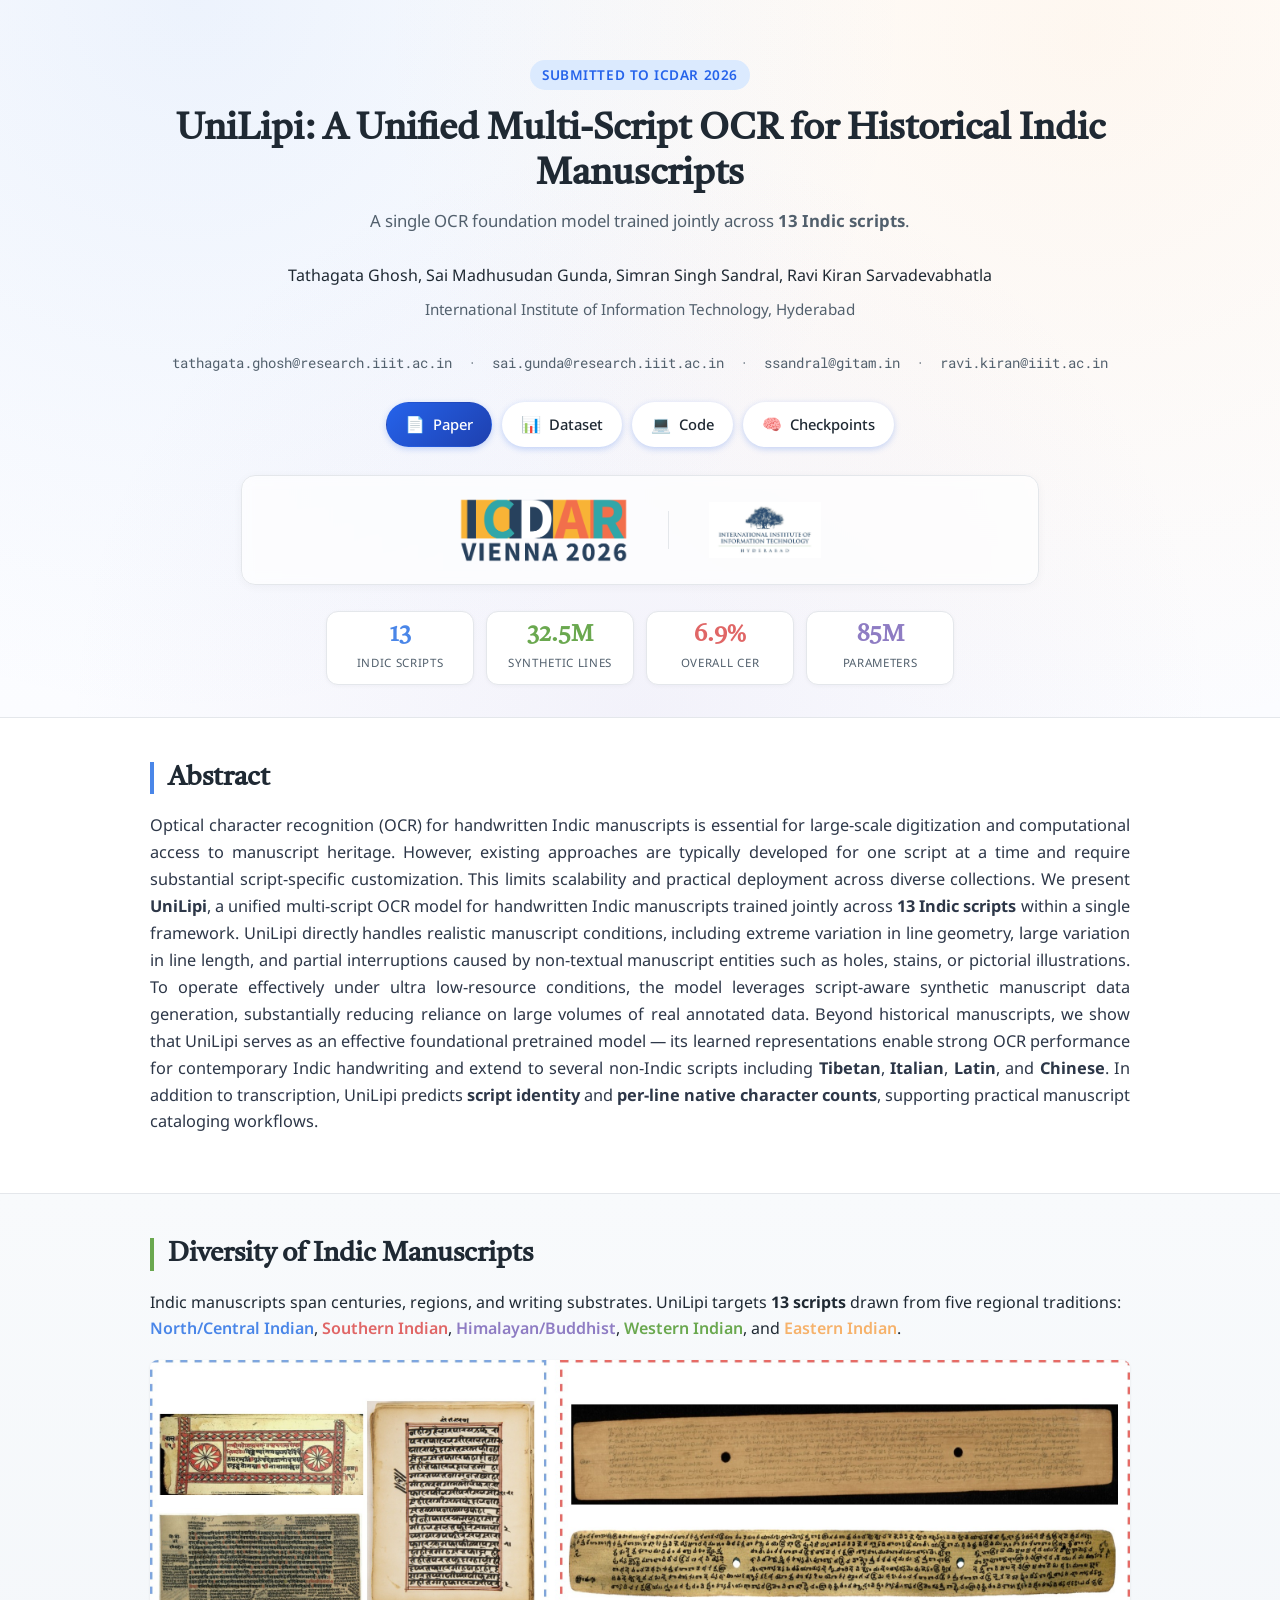
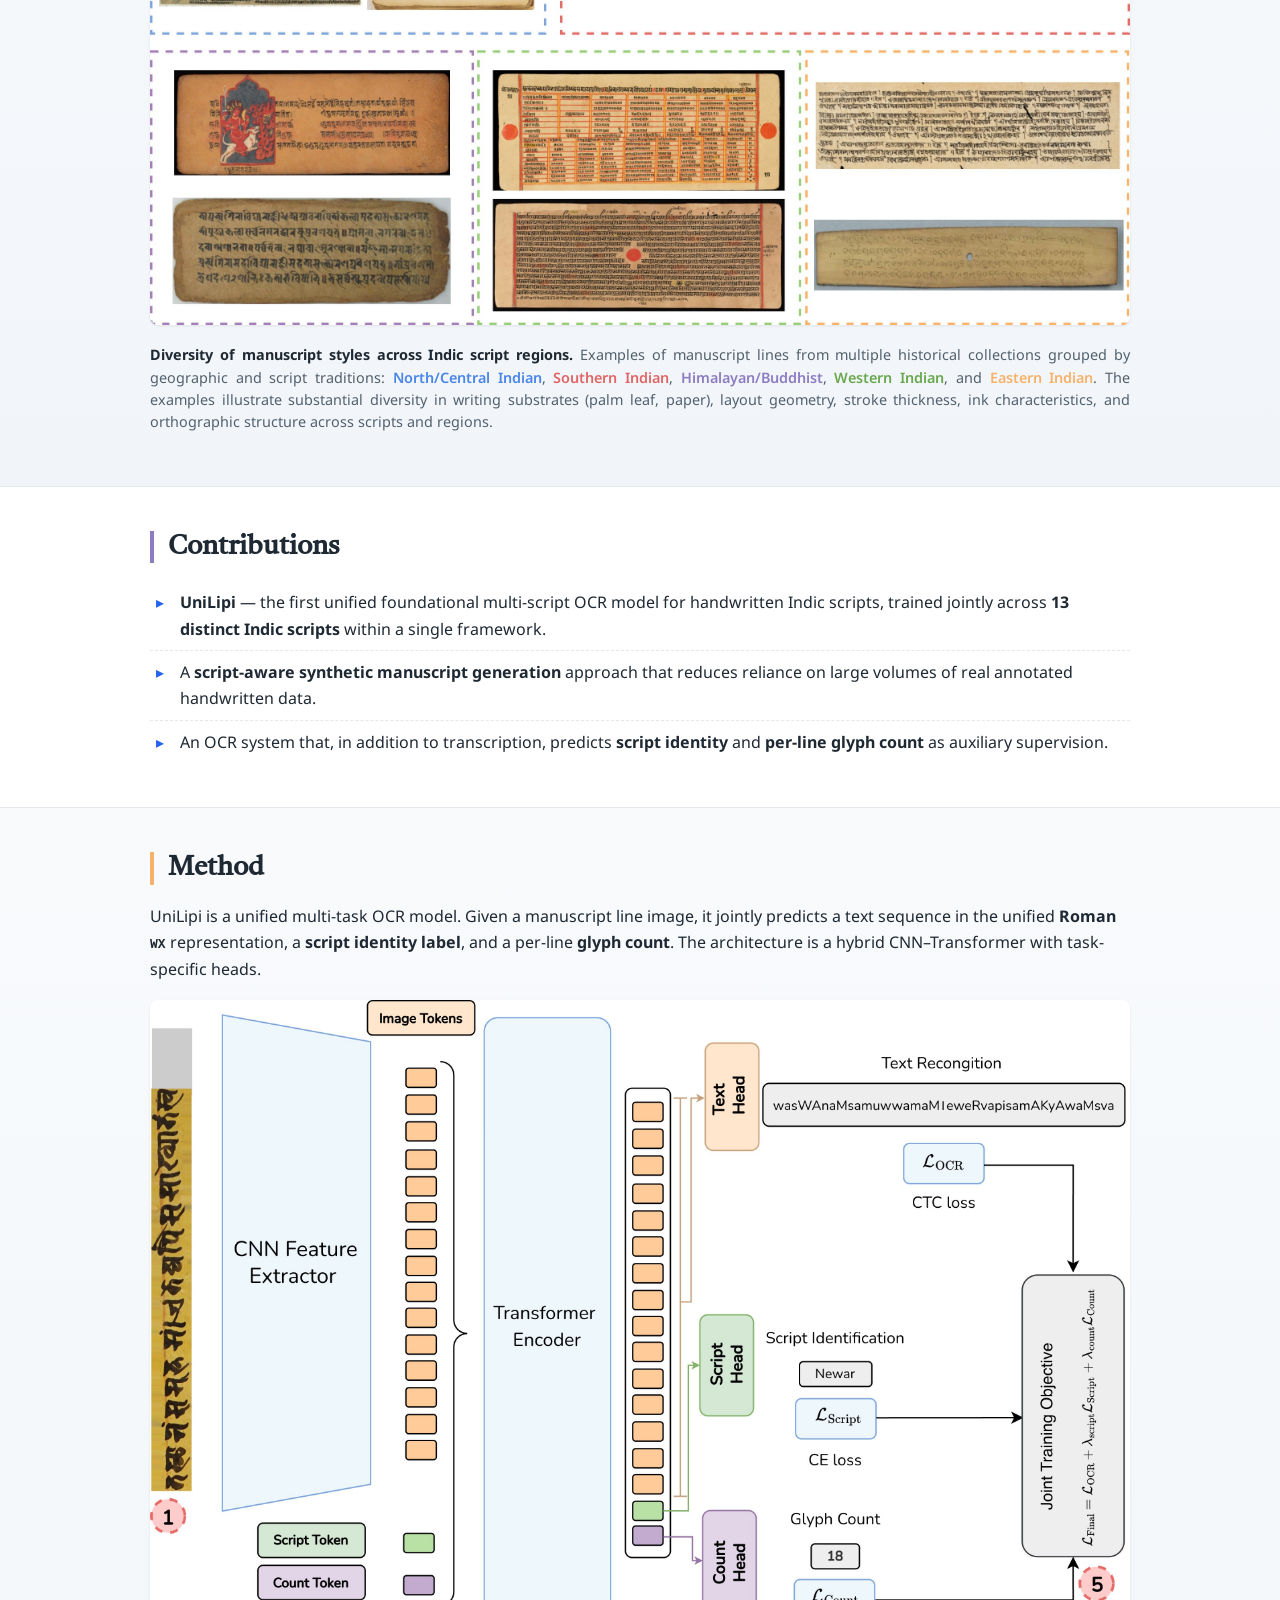
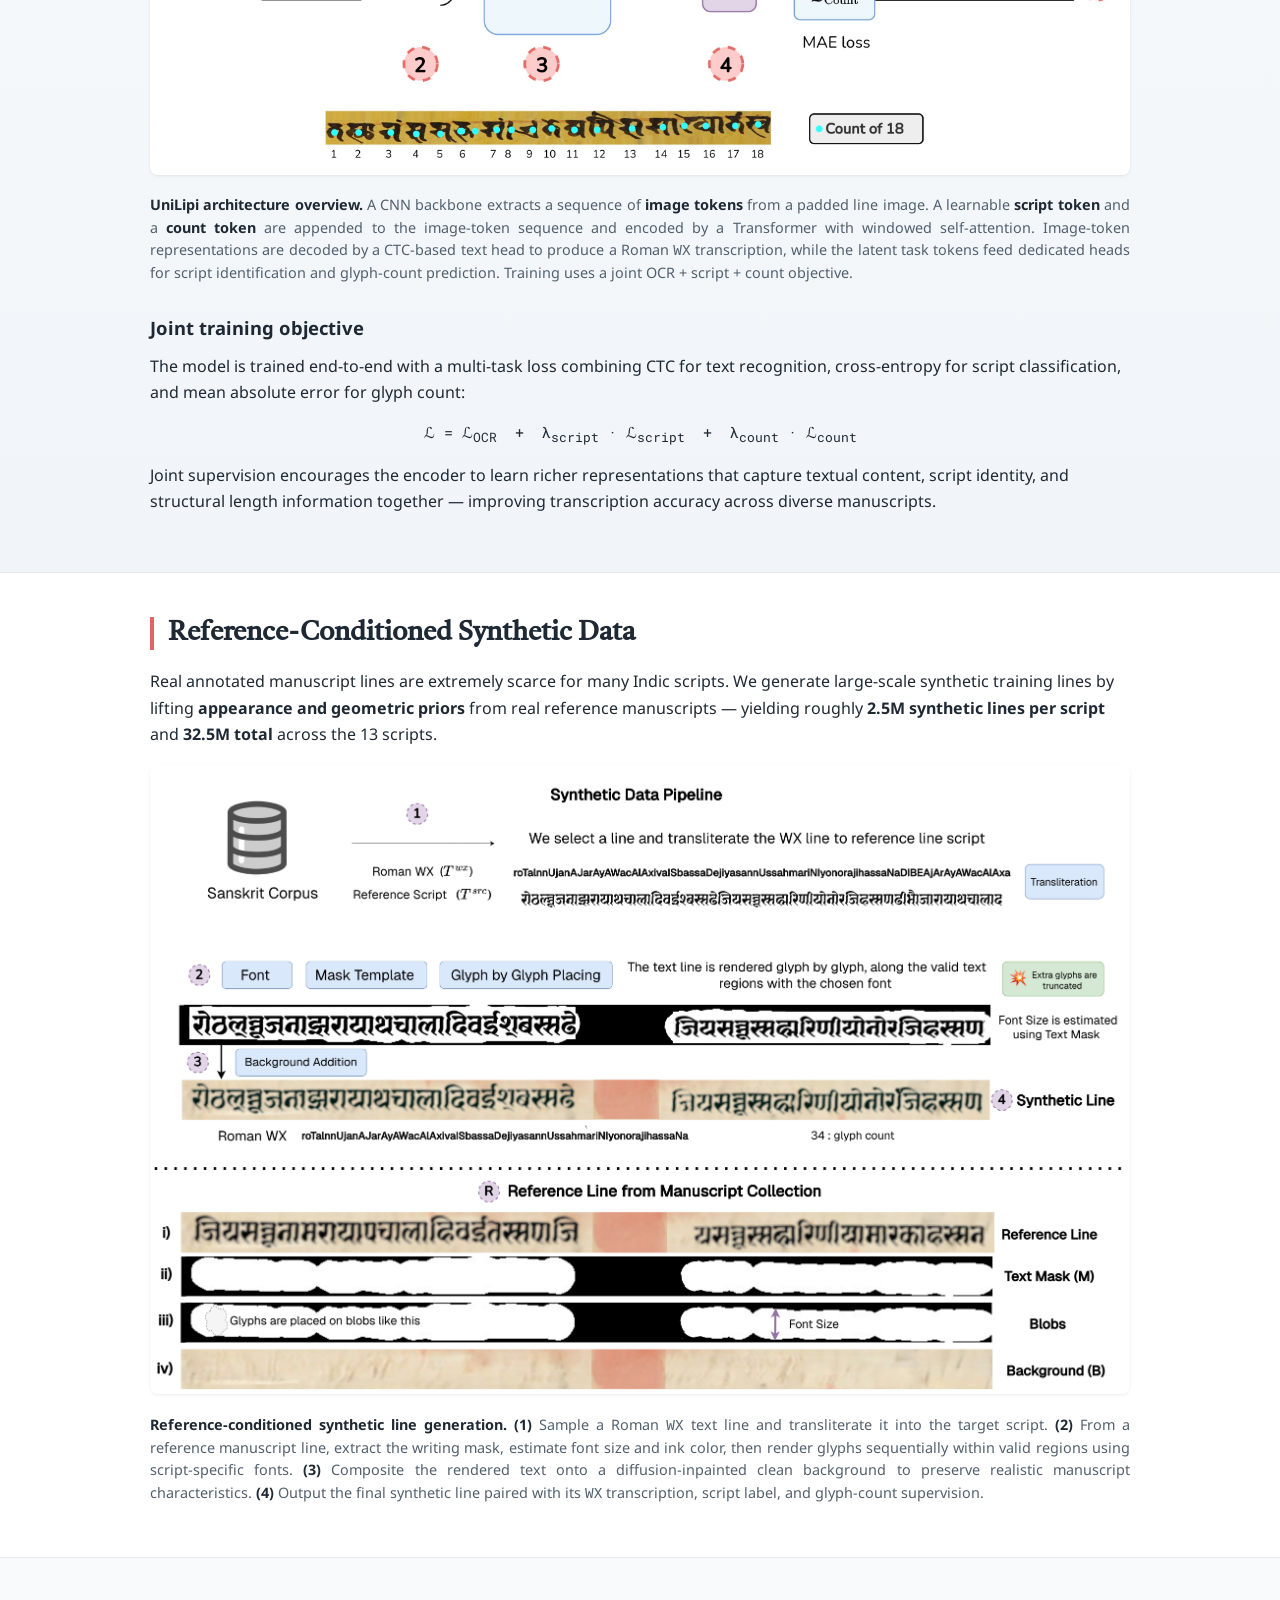
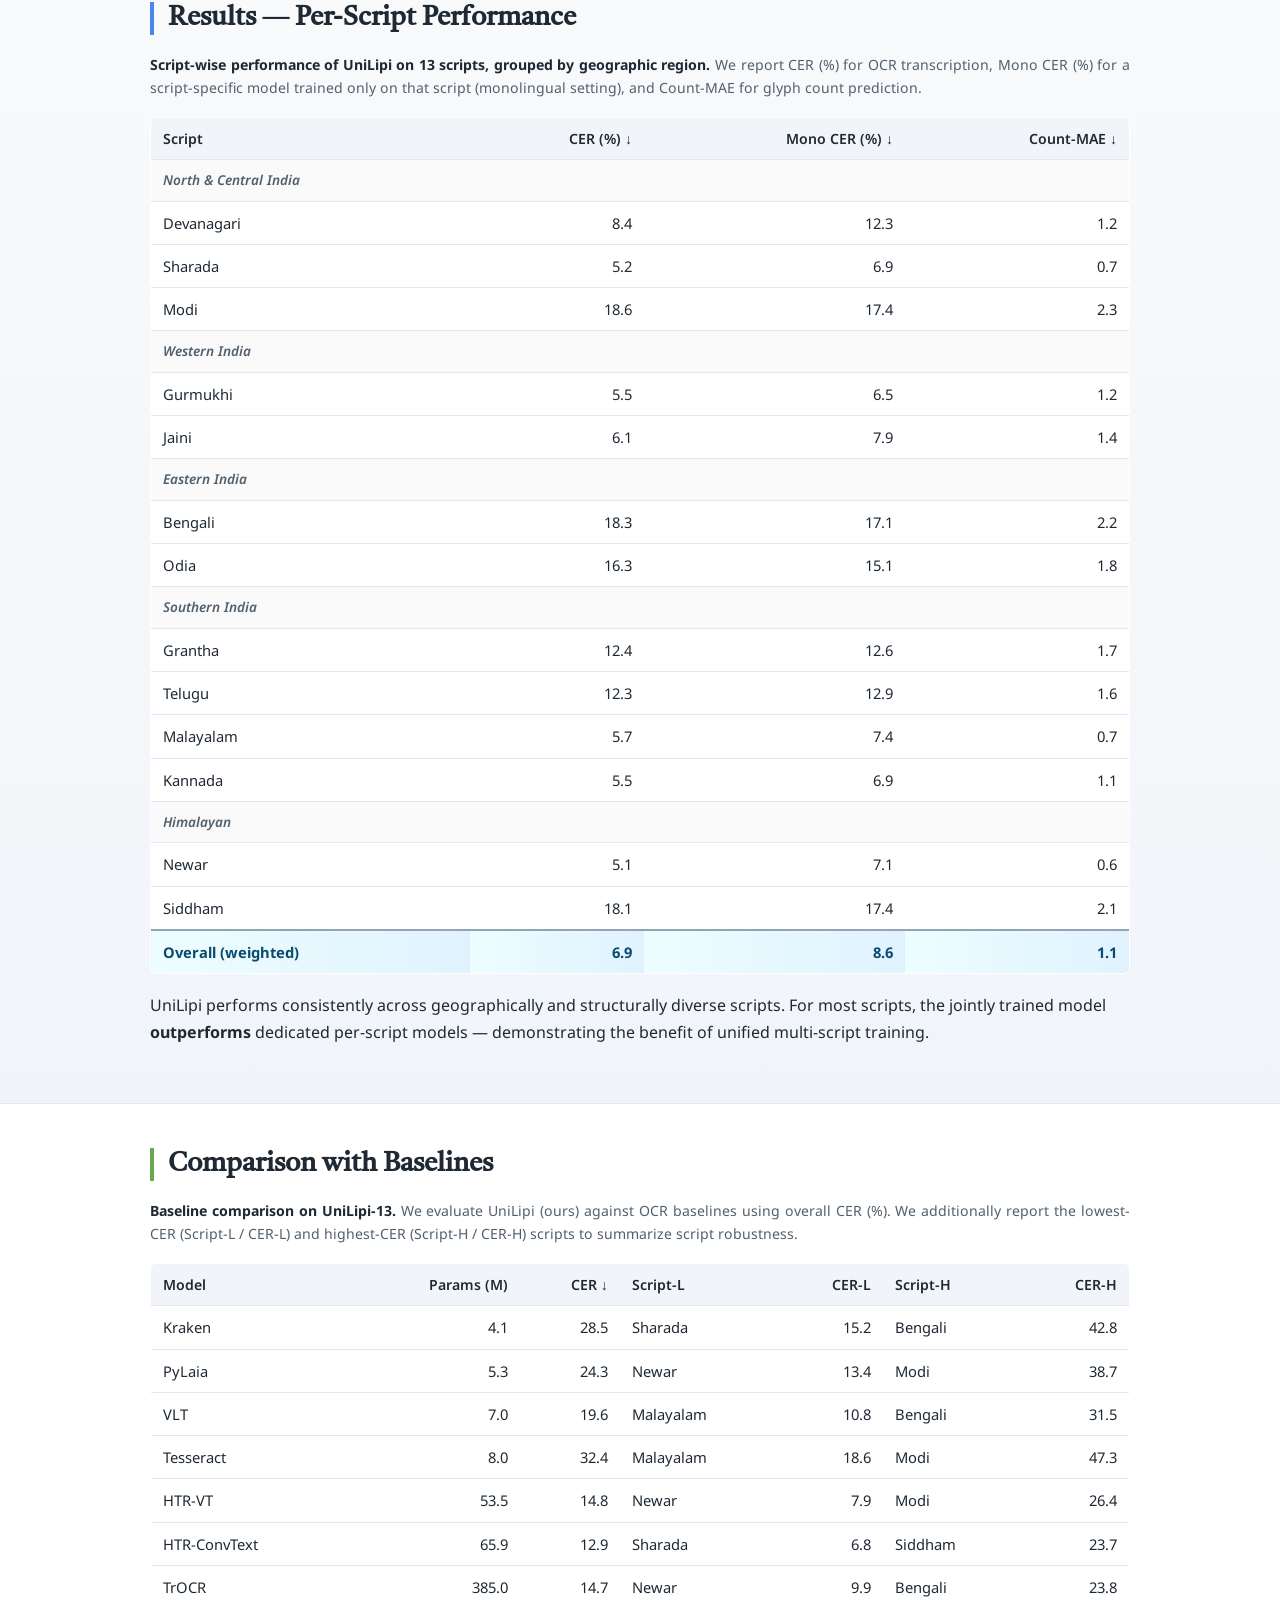
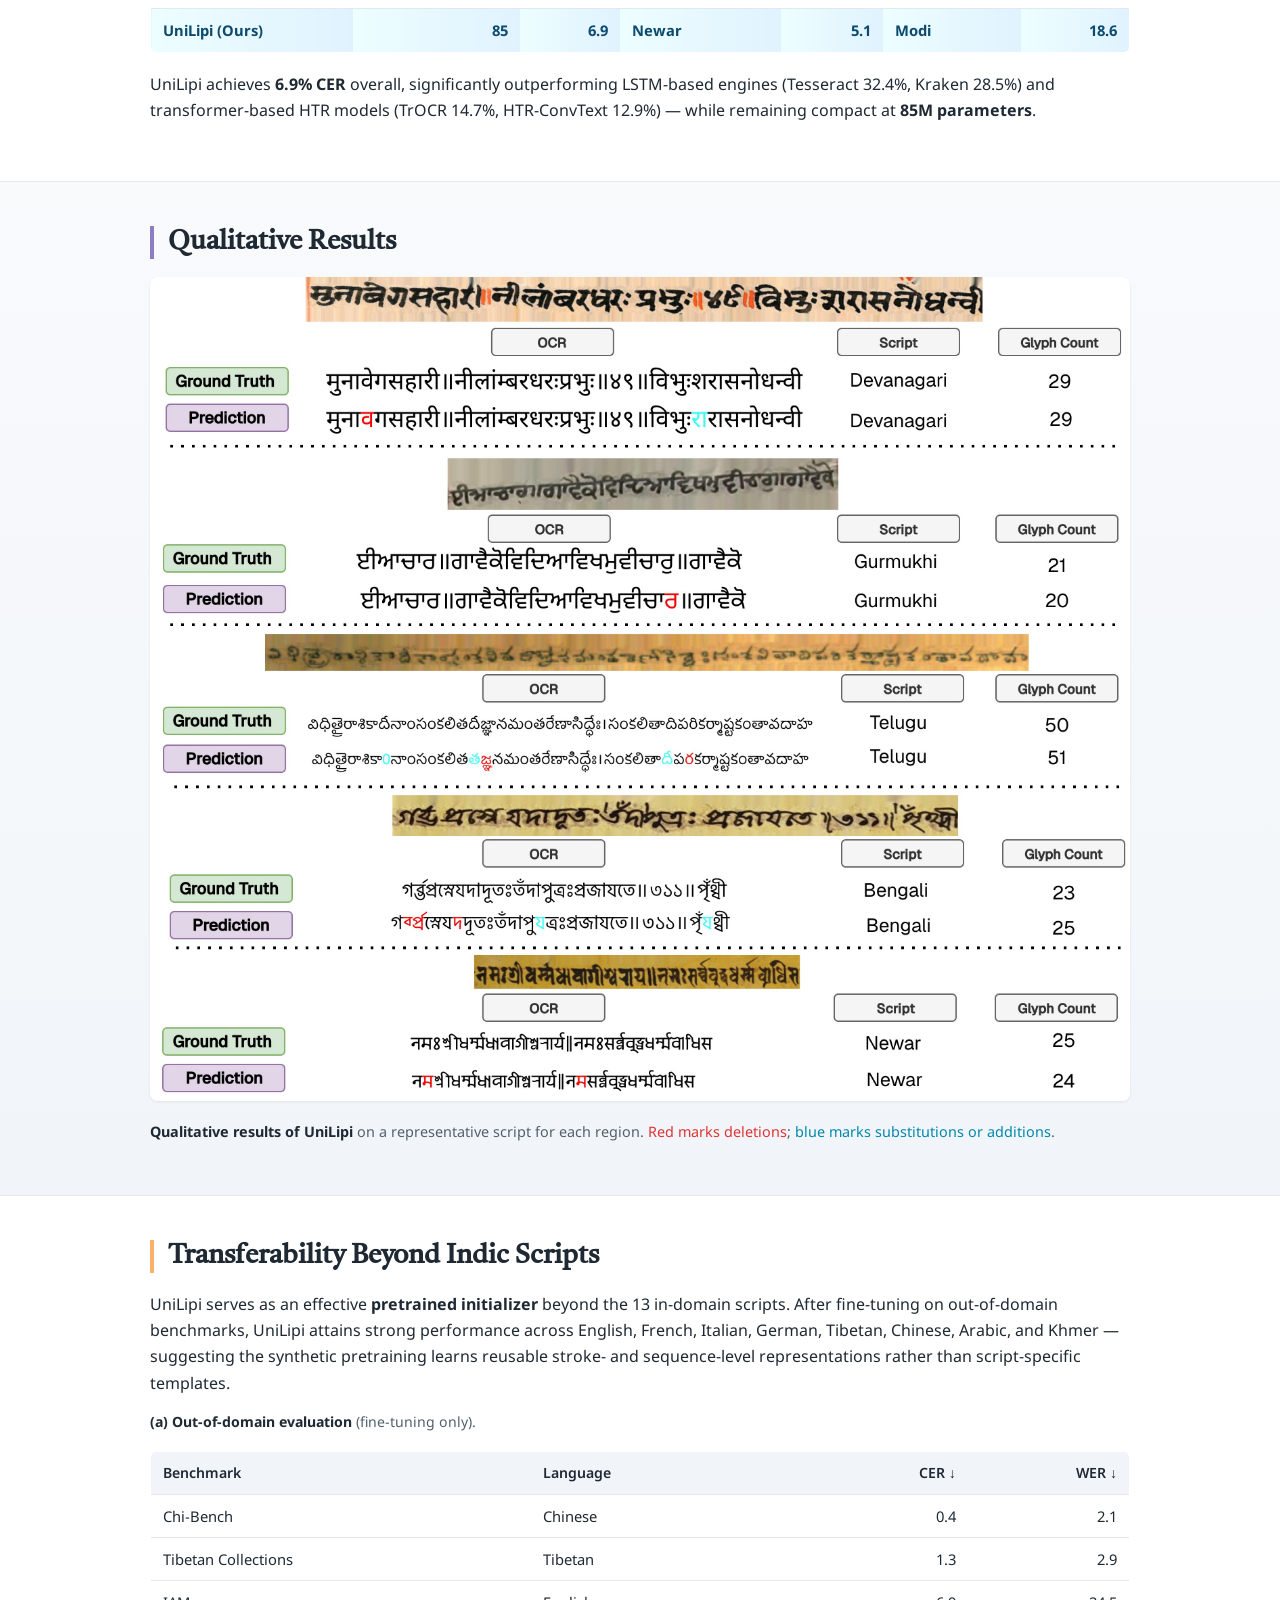
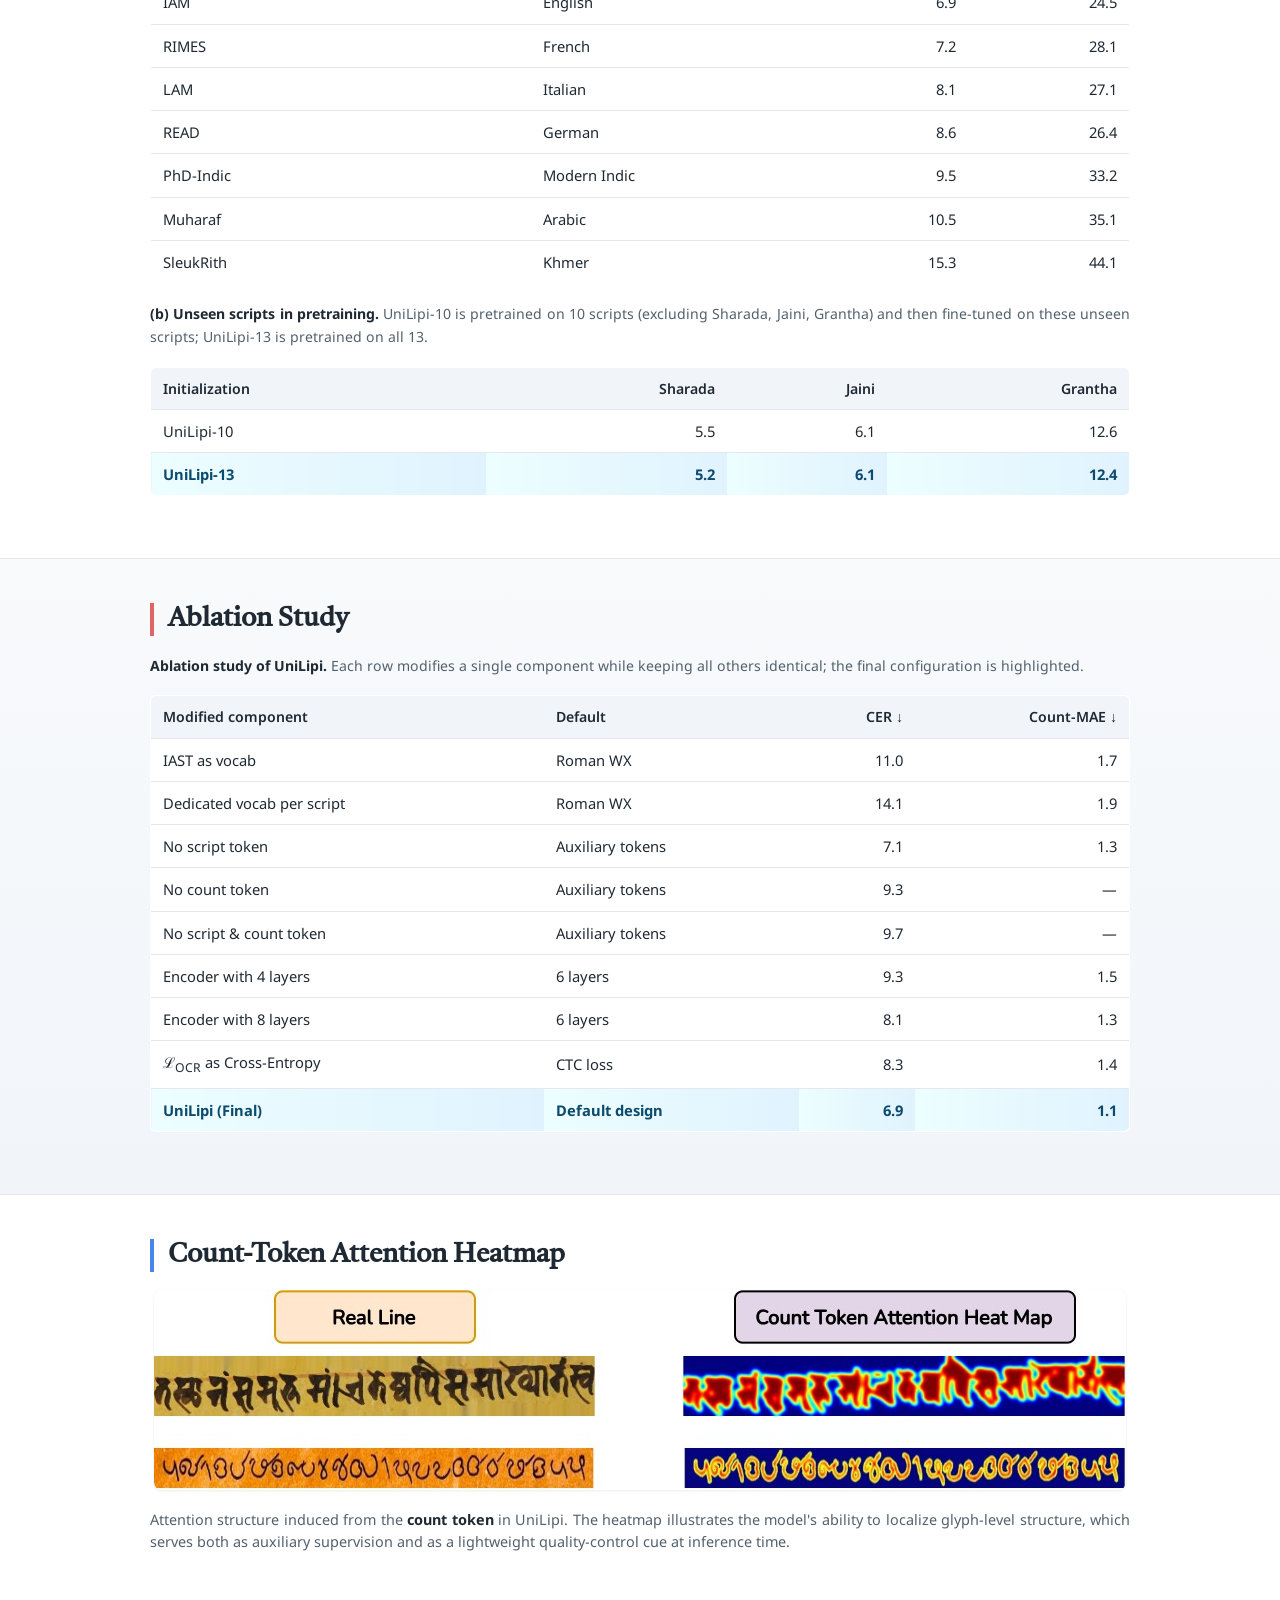
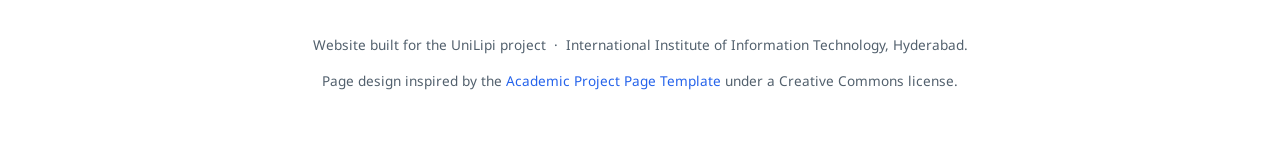
==== index.html @ 5743d0cc "first commit" ====
<!DOCTYPE html>
<html lang="en">
<head>
  <meta charset="UTF-8" />
  <meta name="viewport" content="width=device-width, initial-scale=1.0" />
  <title>UniLipi: A Unified Multi-Script OCR for Historical Indic Manuscripts</title>
  <meta name="description" content="UniLipi is the first unified multi-script OCR model for handwritten Indic manuscripts, trained jointly across 13 scripts in a single framework." />

  <link rel="preconnect" href="https://fonts.googleapis.com" />
  <link rel="preconnect" href="https://fonts.gstatic.com" crossorigin />
  <link href="https://fonts.googleapis.com/css2?family=Castoro:ital@0;1&family=Noto+Sans:wght@400;500;600;700&family=Roboto+Mono:wght@400;500&display=swap" rel="stylesheet" />

  <link rel="stylesheet" href="static/css/style.css" />
</head>
<body>

  <!-- ===================== HERO ===================== -->
  <header class="hero">
    <div class="container">
      <span class="venue-tag">Submitted to ICDAR 2026</span>

      <h1 class="title">UniLipi: A Unified Multi-Script OCR for Historical Indic Manuscripts</h1>
      <p class="subtitle">A single OCR foundation model trained jointly across <b>13 Indic scripts</b>.</p>

      <p class="authors">
        <a href="https://www.linkedin.com/in/tathagata-ghosh-85728192/" target="_blank" rel="noopener">Tathagata Ghosh</a>,
        <a href="https://www.linkedin.com/in/sai-madhusudan-gunda-45bab4223/" target="_blank" rel="noopener">Sai Madhusudan Gunda</a>,
        <a href="https://www.linkedin.com/in/simran-sandral-9213a5374/" target="_blank" rel="noopener">Simran Singh Sandral</a>,
        <a href="https://ravika.github.io" target="_blank" rel="noopener">Ravi Kiran Sarvadevabhatla</a>
      </p>

      <p class="affiliations">
        International Institute of Information Technology, Hyderabad 
      </p>

      <p class="emails">
        tathagata.ghosh@research.iiit.ac.in &nbsp;·&nbsp; sai.gunda@research.iiit.ac.in &nbsp;·&nbsp; ssandral@gitam.in &nbsp;·&nbsp; ravi.kiran@iiit.ac.in
      </p>

      <div class="actions">
        <a class="btn" href="coming-soon.html"><span class="icon">📄</span> Paper</a>
        <a class="btn muted" href="coming-soon.html"><span class="icon">📊</span> Dataset</a>
        <a class="btn muted" href="coming-soon.html"><span class="icon">💻</span> Code</a>
        <a class="btn muted" href="coming-soon.html"><span class="icon">🧠</span> Checkpoints</a>
      </div>

      <!-- Affiliation logos -->
      <div class="logo-strip" aria-label="Affiliations">
        <a href="https://icdar2026.org/" target="_blank" rel="noopener" title="ICDAR 2026">
          <img class="icdar" src="static/images/logos/icdar2026.png" alt="ICDAR 2026 logo" />
        </a>
        <span class="sep" aria-hidden="true"></span>
        <a href="https://www.iiit.ac.in/" target="_blank" rel="noopener" title="IIIT Hyderabad">
          <img class="iiith" src="static/images/logos/iiith.jpg" alt="IIIT Hyderabad logo" />
        </a>
      </div>

      <!-- Key numbers -->
      <div class="stats" aria-label="Key results">
        <div class="stat s1"><span class="val">13</span><span class="lbl">Indic scripts</span></div>
        <div class="stat s2"><span class="val">32.5M</span><span class="lbl">Synthetic lines</span></div>
        <div class="stat s3"><span class="val">6.9%</span><span class="lbl">Overall CER</span></div>
        <div class="stat s4"><span class="val">85M</span><span class="lbl">Parameters</span></div>
      </div>
    </div>
  </header>

  <!-- ===================== ABSTRACT ===================== -->
  <section id="abstract">
    <div class="container">
      <h2 class="section-title">Abstract</h2>
      <p class="abstract">
        Optical character recognition (OCR) for handwritten Indic manuscripts is essential for large-scale digitization
        and computational access to manuscript heritage. However, existing approaches are typically developed for one
        script at a time and require substantial script-specific customization. This limits scalability and practical
        deployment across diverse collections. We present <b>UniLipi</b>, a unified multi-script OCR model for handwritten
        Indic manuscripts trained jointly across <b>13 Indic scripts</b> within a single framework. UniLipi directly
        handles realistic manuscript conditions, including extreme variation in line geometry, large variation in line
        length, and partial interruptions caused by non-textual manuscript entities such as holes, stains, or pictorial
        illustrations. To operate effectively under ultra low-resource conditions, the model leverages script-aware
        synthetic manuscript data generation, substantially reducing reliance on large volumes of real annotated data.
        Beyond historical manuscripts, we show that UniLipi serves as an effective foundational pretrained model — its
        learned representations enable strong OCR performance for contemporary Indic handwriting and extend to several
        non-Indic scripts including <b>Tibetan</b>, <b>Italian</b>, <b>Latin</b>, and <b>Chinese</b>. In addition to
        transcription, UniLipi predicts <b>script identity</b> and <b>per-line native character counts</b>, supporting
        practical manuscript cataloging workflows.
      </p>
    </div>
  </section>

  <!-- ===================== MANUSCRIPT DIVERSITY ===================== -->
  <section id="manuscripts" class="alt">
    <div class="container">
      <h2 class="section-title">Diversity of Indic Manuscripts</h2>
      <p>
        Indic manuscripts span centuries, regions, and writing substrates. UniLipi targets <b>13 scripts</b> drawn from
        five regional traditions: <span class="region-nc">North/Central Indian</span>,
        <span class="region-s">Southern Indian</span>,
        <span class="region-h">Himalayan/Buddhist</span>,
        <span class="region-w">Western Indian</span>, and
        <span class="region-e">Eastern Indian</span>.
      </p>

      <figure>
        <img src="static/images/real-data.jpg" alt="Diversity of manuscript styles across Indic script regions" />
        <figcaption>
          <b>Diversity of manuscript styles across Indic script regions.</b>
          Examples of manuscript lines from multiple historical collections grouped by geographic and script traditions:
          <span class="region-nc">North/Central Indian</span>,
          <span class="region-s">Southern Indian</span>,
          <span class="region-h">Himalayan/Buddhist</span>,
          <span class="region-w">Western Indian</span>, and
          <span class="region-e">Eastern Indian</span>.
          The examples illustrate substantial diversity in writing substrates (palm leaf, paper), layout geometry,
          stroke thickness, ink characteristics, and orthographic structure across scripts and regions.
        </figcaption>
      </figure>
    </div>
  </section>

  <!-- ===================== CONTRIBUTIONS ===================== -->
  <section id="contributions">
    <div class="container">
      <h2 class="section-title">Contributions</h2>
      <ul class="contribs">
        <li>
          <b>UniLipi</b> — the first unified foundational multi-script OCR model for handwritten Indic scripts, trained
          jointly across <b>13 distinct Indic scripts</b> within a single framework.
        </li>
        <li>
          A <b>script-aware synthetic manuscript generation</b> approach that reduces reliance on large volumes of real
          annotated handwritten data.
        </li>
        <li>
          An OCR system that, in addition to transcription, predicts <b>script identity</b> and <b>per-line glyph count</b>
          as auxiliary supervision.
        </li>
      </ul>
    </div>
  </section>

  <!-- ===================== METHOD ===================== -->
  <section id="method" class="alt">
    <div class="container">
      <h2 class="section-title">Method</h2>
      <p>
        UniLipi is a unified multi-task OCR model. Given a manuscript line image, it jointly predicts a text sequence in
        the unified <b>Roman <code>WX</code></b> representation, a <b>script identity label</b>, and a per-line
        <b>glyph count</b>. The architecture is a hybrid CNN–Transformer with task-specific heads.
      </p>

      <figure>
        <img src="static/images/model.jpg" alt="UniLipi architecture overview" />
        <figcaption>
          <b>UniLipi architecture overview.</b>
          A CNN backbone extracts a sequence of <b>image tokens</b> from a padded line image. A learnable
          <b>script token</b> and a <b>count token</b> are appended to the image-token sequence and encoded by a
          Transformer with windowed self-attention. Image-token representations are decoded by a CTC-based text head
          to produce a Roman <code>WX</code> transcription, while the latent task tokens feed dedicated heads for
          script identification and glyph-count prediction. Training uses a joint OCR + script + count objective.
        </figcaption>
      </figure>

      <h3 class="sub-title">Joint training objective</h3>
      <p>
        The model is trained end-to-end with a multi-task loss combining CTC for text recognition, cross-entropy for
        script classification, and mean absolute error for glyph count:
      </p>
      <p style="text-align:center; font-family: 'Roboto Mono', monospace; font-size: 0.95rem; color: var(--ink);">
        ℒ = ℒ<sub>OCR</sub> &nbsp;+&nbsp; λ<sub>script</sub> · ℒ<sub>script</sub> &nbsp;+&nbsp; λ<sub>count</sub> · ℒ<sub>count</sub>
      </p>
      <p>
        Joint supervision encourages the encoder to learn richer representations that capture textual content, script
        identity, and structural length information together — improving transcription accuracy across diverse
        manuscripts.
      </p>
    </div>
  </section>

  <!-- ===================== SYNTHETIC PIPELINE ===================== -->
  <section id="synthetic">
    <div class="container">
      <h2 class="section-title">Reference-Conditioned Synthetic Data</h2>
      <p>
        Real annotated manuscript lines are extremely scarce for many Indic scripts. We generate large-scale synthetic
        training lines by lifting <b>appearance and geometric priors</b> from real reference manuscripts — yielding
        roughly <b>2.5M synthetic lines per script</b> and <b>32.5M total</b> across the 13 scripts.
      </p>

      <figure>
        <img src="static/images/synthetic.jpg" alt="Reference-conditioned synthetic line generation pipeline" />
        <figcaption>
          <b>Reference-conditioned synthetic line generation.</b>
          <b>(1)</b> Sample a Roman <code>WX</code> text line and transliterate it into the target script.
          <b>(2)</b> From a reference manuscript line, extract the writing mask, estimate font size and ink color,
          then render glyphs sequentially within valid regions using script-specific fonts.
          <b>(3)</b> Composite the rendered text onto a diffusion-inpainted clean background to preserve realistic
          manuscript characteristics.
          <b>(4)</b> Output the final synthetic line paired with its <code>WX</code> transcription, script label, and
          glyph-count supervision.
        </figcaption>
      </figure>
    </div>
  </section>

  <!-- ===================== RESULTS — PER-SCRIPT ===================== -->
  <section id="results-perscript" class="alt">
    <div class="container">
      <h2 class="section-title">Results — Per-Script Performance</h2>
      <p class="caption">
        <b>Script-wise performance of UniLipi on 13 scripts, grouped by geographic region.</b>
        We report CER (%) for OCR transcription, Mono CER (%) for a script-specific model trained only on that script
        (monolingual setting), and Count-MAE for glyph count prediction.
      </p>
      <div class="table-wrap">
        <table class="results">
          <thead>
            <tr>
              <th>Script</th>
              <th class="num">CER (%) ↓</th>
              <th class="num">Mono CER (%) ↓</th>
              <th class="num">Count-MAE ↓</th>
            </tr>
          </thead>
          <tbody>
            <tr class="region-row"><td colspan="4">North &amp; Central India</td></tr>
            <tr><td>Devanagari</td><td class="num">8.4</td>  <td class="num">12.3</td><td class="num">1.2</td></tr>
            <tr><td>Sharada</td>   <td class="num">5.2</td>  <td class="num">6.9</td> <td class="num">0.7</td></tr>
            <tr><td>Modi</td>      <td class="num">18.6</td> <td class="num">17.4</td><td class="num">2.3</td></tr>

            <tr class="region-row"><td colspan="4">Western India</td></tr>
            <tr><td>Gurmukhi</td>  <td class="num">5.5</td>  <td class="num">6.5</td><td class="num">1.2</td></tr>
            <tr><td>Jaini</td>     <td class="num">6.1</td>  <td class="num">7.9</td><td class="num">1.4</td></tr>

            <tr class="region-row"><td colspan="4">Eastern India</td></tr>
            <tr><td>Bengali</td>   <td class="num">18.3</td> <td class="num">17.1</td><td class="num">2.2</td></tr>
            <tr><td>Odia</td>      <td class="num">16.3</td> <td class="num">15.1</td><td class="num">1.8</td></tr>

            <tr class="region-row"><td colspan="4">Southern India</td></tr>
            <tr><td>Grantha</td>   <td class="num">12.4</td> <td class="num">12.6</td><td class="num">1.7</td></tr>
            <tr><td>Telugu</td>    <td class="num">12.3</td> <td class="num">12.9</td><td class="num">1.6</td></tr>
            <tr><td>Malayalam</td> <td class="num">5.7</td>  <td class="num">7.4</td> <td class="num">0.7</td></tr>
            <tr><td>Kannada</td>   <td class="num">5.5</td>  <td class="num">6.9</td> <td class="num">1.1</td></tr>

            <tr class="region-row"><td colspan="4">Himalayan</td></tr>
            <tr><td>Newar</td>     <td class="num">5.1</td>  <td class="num">7.1</td> <td class="num">0.6</td></tr>
            <tr><td>Siddham</td>   <td class="num">18.1</td> <td class="num">17.4</td><td class="num">2.1</td></tr>

            <tr class="overall ours"><td><b>Overall (weighted)</b></td><td class="num">6.9</td><td class="num">8.6</td><td class="num">1.1</td></tr>
          </tbody>
        </table>
      </div>
      <p>
        UniLipi performs consistently across geographically and structurally diverse scripts. For most scripts, the
        jointly trained model <b>outperforms</b> dedicated per-script models — demonstrating the benefit of unified
        multi-script training.
      </p>
    </div>
  </section>

  <!-- ===================== RESULTS — BASELINES ===================== -->
  <section id="results-baselines">
    <div class="container">
      <h2 class="section-title">Comparison with Baselines</h2>
      <p class="caption">
        <b>Baseline comparison on UniLipi-13.</b>
        We evaluate UniLipi (ours) against OCR baselines using overall CER (%). We additionally report the lowest-CER
        (Script-L / CER-L) and highest-CER (Script-H / CER-H) scripts to summarize script robustness.
      </p>
      <div class="table-wrap">
        <table class="results">
          <thead>
            <tr>
              <th>Model</th>
              <th class="num">Params (M)</th>
              <th class="num">CER ↓</th>
              <th>Script-L</th>
              <th class="num">CER-L</th>
              <th>Script-H</th>
              <th class="num">CER-H</th>
            </tr>
          </thead>
          <tbody>
            <tr><td>Kraken</td>       <td class="num">4.1</td>  <td class="num">28.5</td><td>Sharada</td>   <td class="num">15.2</td><td>Bengali</td><td class="num">42.8</td></tr>
            <tr><td>PyLaia</td>       <td class="num">5.3</td>  <td class="num">24.3</td><td>Newar</td>     <td class="num">13.4</td><td>Modi</td>   <td class="num">38.7</td></tr>
            <tr><td>VLT</td>          <td class="num">7.0</td>  <td class="num">19.6</td><td>Malayalam</td> <td class="num">10.8</td><td>Bengali</td><td class="num">31.5</td></tr>
            <tr><td>Tesseract</td>    <td class="num">8.0</td>  <td class="num">32.4</td><td>Malayalam</td> <td class="num">18.6</td><td>Modi</td>   <td class="num">47.3</td></tr>
            <tr><td>HTR-VT</td>       <td class="num">53.5</td> <td class="num">14.8</td><td>Newar</td>     <td class="num">7.9</td> <td>Modi</td>   <td class="num">26.4</td></tr>
            <tr><td>HTR-ConvText</td> <td class="num">65.9</td> <td class="num">12.9</td><td>Sharada</td>   <td class="num">6.8</td> <td>Siddham</td><td class="num">23.7</td></tr>
            <tr><td>TrOCR</td>        <td class="num">385.0</td><td class="num">14.7</td><td>Newar</td>     <td class="num">9.9</td> <td>Bengali</td><td class="num">23.8</td></tr>
            <tr class="ours">
              <td><b>UniLipi (Ours)</b></td>
              <td class="num"><b>85</b></td>
              <td class="num"><b>6.9</b></td>
              <td><b>Newar</b></td>
              <td class="num"><b>5.1</b></td>
              <td><b>Modi</b></td>
              <td class="num"><b>18.6</b></td>
            </tr>
          </tbody>
        </table>
      </div>
      <p>
        UniLipi achieves <b>6.9% CER</b> overall, significantly outperforming LSTM-based engines (Tesseract 32.4%,
        Kraken 28.5%) and transformer-based HTR models (TrOCR 14.7%, HTR-ConvText 12.9%) — while remaining compact
        at <b>85M parameters</b>.
      </p>
    </div>
  </section>

  <!-- ===================== QUALITATIVE RESULTS ===================== -->
  <section id="qualitative" class="alt">
    <div class="container">
      <h2 class="section-title">Qualitative Results</h2>
      <figure>
        <img src="static/images/results.jpg" alt="Qualitative OCR results across regions" />
        <figcaption>
          <b>Qualitative results of UniLipi</b> on a representative script for each region.
          <span style="color:#d33;">Red marks deletions</span>;
          <span style="color:#08a;">blue marks substitutions or additions</span>.
        </figcaption>
      </figure>
    </div>
  </section>

  <!-- ===================== TRANSFERABILITY ===================== -->
  <section id="transfer">
    <div class="container">
      <h2 class="section-title">Transferability Beyond Indic Scripts</h2>
      <p>
        UniLipi serves as an effective <b>pretrained initializer</b> beyond the 13 in-domain scripts. After fine-tuning
        on out-of-domain benchmarks, UniLipi attains strong performance across English, French, Italian, German, Tibetan,
        Chinese, Arabic, and Khmer — suggesting the synthetic pretraining learns reusable stroke- and sequence-level
        representations rather than script-specific templates.
      </p>

      <p class="caption"><b>(a) Out-of-domain evaluation</b> (fine-tuning only).</p>
      <div class="table-wrap">
        <table class="results">
          <thead>
            <tr><th>Benchmark</th><th>Language</th><th class="num">CER ↓</th><th class="num">WER ↓</th></tr>
          </thead>
          <tbody>
            <tr><td>Chi-Bench</td>           <td>Chinese</td>    <td class="num">0.4</td>  <td class="num">2.1</td></tr>
            <tr><td>Tibetan Collections</td> <td>Tibetan</td>    <td class="num">1.3</td>  <td class="num">2.9</td></tr>
            <tr><td>IAM</td>                 <td>English</td>    <td class="num">6.9</td>  <td class="num">24.5</td></tr>
            <tr><td>RIMES</td>               <td>French</td>     <td class="num">7.2</td>  <td class="num">28.1</td></tr>
            <tr><td>LAM</td>                 <td>Italian</td>    <td class="num">8.1</td>  <td class="num">27.1</td></tr>
            <tr><td>READ</td>                <td>German</td>     <td class="num">8.6</td>  <td class="num">26.4</td></tr>
            <tr><td>PhD-Indic</td>           <td>Modern Indic</td><td class="num">9.5</td>  <td class="num">33.2</td></tr>
            <tr><td>Muharaf</td>             <td>Arabic</td>     <td class="num">10.5</td> <td class="num">35.1</td></tr>
            <tr><td>SleukRith</td>           <td>Khmer</td>      <td class="num">15.3</td> <td class="num">44.1</td></tr>
          </tbody>
        </table>
      </div>

      <p class="caption">
        <b>(b) Unseen scripts in pretraining.</b>
        UniLipi-10 is pretrained on 10 scripts (excluding Sharada, Jaini, Grantha) and then fine-tuned on these unseen
        scripts; UniLipi-13 is pretrained on all 13.
      </p>
      <div class="table-wrap">
        <table class="results">
          <thead>
            <tr><th>Initialization</th><th class="num">Sharada</th><th class="num">Jaini</th><th class="num">Grantha</th></tr>
          </thead>
          <tbody>
            <tr><td>UniLipi-10</td><td class="num">5.5</td><td class="num">6.1</td><td class="num">12.6</td></tr>
            <tr class="ours"><td><b>UniLipi-13</b></td><td class="num"><b>5.2</b></td><td class="num"><b>6.1</b></td><td class="num"><b>12.4</b></td></tr>
          </tbody>
        </table>
      </div>
    </div>
  </section>

  <!-- ===================== ABLATIONS ===================== -->
  <section id="ablations" class="alt">
    <div class="container">
      <h2 class="section-title">Ablation Study</h2>
      <p class="caption">
        <b>Ablation study of UniLipi.</b> Each row modifies a single component while keeping all others identical;
        the final configuration is highlighted.
      </p>
      <div class="table-wrap">
        <table class="results">
          <thead>
            <tr>
              <th>Modified component</th>
              <th>Default</th>
              <th class="num">CER ↓</th>
              <th class="num">Count-MAE ↓</th>
            </tr>
          </thead>
          <tbody>
            <tr><td>IAST as vocab</td>              <td>Roman WX</td>        <td class="num">11.0</td><td class="num">1.7</td></tr>
            <tr><td>Dedicated vocab per script</td> <td>Roman WX</td>        <td class="num">14.1</td><td class="num">1.9</td></tr>
            <tr><td>No script token</td>            <td>Auxiliary tokens</td><td class="num">7.1</td> <td class="num">1.3</td></tr>
            <tr><td>No count token</td>             <td>Auxiliary tokens</td><td class="num">9.3</td> <td class="num">—</td></tr>
            <tr><td>No script &amp; count token</td><td>Auxiliary tokens</td><td class="num">9.7</td> <td class="num">—</td></tr>
            <tr><td>Encoder with 4 layers</td>      <td>6 layers</td>        <td class="num">9.3</td> <td class="num">1.5</td></tr>
            <tr><td>Encoder with 8 layers</td>      <td>6 layers</td>        <td class="num">8.1</td> <td class="num">1.3</td></tr>
            <tr><td>ℒ<sub>OCR</sub> as Cross-Entropy</td><td>CTC loss</td>   <td class="num">8.3</td> <td class="num">1.4</td></tr>
            <tr class="ours"><td><b>UniLipi (Final)</b></td><td><b>Default design</b></td><td class="num"><b>6.9</b></td><td class="num"><b>1.1</b></td></tr>
          </tbody>
        </table>
      </div>
    </div>
  </section>

  <!-- ===================== HEATMAP ===================== -->
  <section id="heatmap">
    <div class="container">
      <h2 class="section-title">Count-Token Attention Heatmap</h2>
      <figure>
        <img src="static/images/heatmap.jpg" alt="Count-token attention heatmap" />
        <figcaption>
          Attention structure induced from the <b>count token</b> in UniLipi. The heatmap illustrates the model's
          ability to localize glyph-level structure, which serves both as auxiliary supervision and as a lightweight
          quality-control cue at inference time.
        </figcaption>
      </figure>
    </div>
  </section>

  <!-- ===================== BIBTEX ===================== -->
  <!-- <section id="bibtex" class="alt">
    <div class="container">
      <h2 class="section-title">BibTeX</h2>
      <pre class="bibtex">@inproceedings{ghosh2026unilipi,
  title     = {UniLipi: A Unified Multi-Script OCR for Historical Indic Manuscripts},
  author    = {Ghosh, Tathagata and Gunda, Sai Madhusudan and
               Sandral, Simran Singh and Sarvadevabhatla, Ravi Kiran},
  booktitle = {Under Review},
  year      = {2026},
  institution = {International Institute of Information Technology, Hyderabad}
}</pre>
    </div>
  </section> -->

  <!-- ===================== FOOTER ===================== -->
  <footer>
    <p>
      Website built for the UniLipi project &nbsp;·&nbsp; International Institute of Information Technology, Hyderabad.
    </p>
    <p>
      Page design inspired by the
      <a href="https://github.com/eliahuhorwitz/Academic-project-page-template">Academic Project Page Template</a>
      under a Creative Commons license.
    </p>
  </footer>

</body>
</html>
---- static/css/style.css ----
/* ---------- Base ---------- */
:root {
  --accent: #2563eb;
  --accent-soft: #dbeafe;
  --ink: #1f2933;
  --muted: #52606d;
  --rule: #e4e7eb;
  --bg: #ffffff;
  --bg-soft: #f8fafc;

  --northcentral: #4a86e8;
  --south:        #e06666;
  --himalayan:    #8e7cc3;
  --western:      #6aa84f;
  --eastern:      #f6b26b;
}

html { scroll-behavior: smooth; }

body {
  font-family: "Noto Sans", "Google Sans", -apple-system, BlinkMacSystemFont, "Segoe UI", Roboto, sans-serif;
  color: var(--ink);
  background: var(--bg);
  line-height: 1.65;
  margin: 0;
  -webkit-font-smoothing: antialiased;
}

.container {
  max-width: 980px;
  margin: 0 auto;
  padding: 0 24px;
}

a { color: var(--accent); text-decoration: none; }
a:hover { text-decoration: underline; }

/* ---------- Hero ---------- */
.hero {
  position: relative;
  padding: 60px 0 32px;
  text-align: center;
  border-bottom: 1px solid var(--rule);
  background:
    radial-gradient(circle at 15% 0%, rgba(74, 134, 232, 0.10), transparent 55%),
    radial-gradient(circle at 85% 5%, rgba(246, 178, 107, 0.10), transparent 55%),
    radial-gradient(circle at 50% 100%, rgba(142, 124, 195, 0.08), transparent 60%),
    linear-gradient(180deg, #ffffff 0%, #fbfcff 100%);
}

.venue-tag {
  display: inline-block;
  font-size: 0.85rem;
  color: var(--accent);
  background: var(--accent-soft);
  padding: 4px 12px;
  border-radius: 999px;
  letter-spacing: 0.04em;
  text-transform: uppercase;
  margin-bottom: 18px;
  font-weight: 600;
}

.title {
  font-family: "Castoro", "Google Sans Display", Georgia, serif;
  font-weight: 600;
  font-size: 2.3rem;
  line-height: 1.2;
  margin: 0 0 10px;
}

.subtitle {
  font-size: 1.05rem;
  color: var(--muted);
  margin: 0 0 28px;
}

.authors {
  font-size: 1.0rem;
  margin: 0 0 8px;
}
.authors a { color: var(--ink); }
.authors a:hover { color: var(--accent); }

.affiliations {
  font-size: 0.95rem;
  color: var(--muted);
  margin: 0 0 30px;
}

.emails {
  font-family: "Roboto Mono", "SF Mono", Menlo, monospace;
  font-size: 0.85rem;
  color: var(--muted);
  margin: 8px 0 28px;
}

/* ---------- Action buttons ---------- */
.actions {
  display: flex;
  flex-wrap: wrap;
  gap: 10px;
  justify-content: center;
  margin-top: 18px;
}

.btn {
  display: inline-flex;
  align-items: center;
  gap: 8px;
  padding: 9px 18px;
  border-radius: 999px;
  background: linear-gradient(135deg, #2563eb 0%, #1e40af 100%);
  color: #fff;
  font-size: 0.92rem;
  font-weight: 500;
  border: 1px solid transparent;
  box-shadow: 0 2px 6px rgba(37, 99, 235, 0.25);
  transition: transform 0.05s, box-shadow 0.15s, background 0.15s;
}
.btn:hover {
  background: linear-gradient(135deg, #1d4ed8 0%, #1e3a8a 100%);
  color: #fff;
  text-decoration: none;
  transform: translateY(-1px);
  box-shadow: 0 4px 12px rgba(37, 99, 235, 0.35);
}
.btn .icon { font-size: 1.0rem; line-height: 1; }
.btn.muted { background: #fff; color: #1f2933; }
.btn.muted:hover { background: #f1f5f9; color: #000; }

/* ---------- Logo strip ---------- */
.logo-strip {
  display: flex;
  align-items: center;
  justify-content: center;
  flex-wrap: wrap;
  gap: 26px 40px;
  padding: 22px 18px;
  margin: 28px auto 6px;
  max-width: 760px;
  background: rgba(255, 255, 255, 0.65);
  border: 1px solid var(--rule);
  border-radius: 14px;
  backdrop-filter: blur(6px);
  box-shadow: 0 2px 10px rgba(15, 23, 42, 0.04);
}
.logo-strip a {
  display: inline-flex;
  align-items: center;
  opacity: 0.88;
  transition: opacity 0.15s, transform 0.05s;
}
.logo-strip a:hover { opacity: 1.0; transform: translateY(-1px); }
.logo-strip img {
  display: block;
  max-height: 60px;
  width: auto;
  object-fit: contain;
}
.logo-strip img.icdar  { max-height: 64px; }
.logo-strip img.iiith  { max-height: 56px; }
.logo-strip img.cvit   { max-height: 50px; }

.logo-strip .sep {
  width: 1px;
  height: 38px;
  background: var(--rule);
}

@media (max-width: 640px) {
  .logo-strip { gap: 18px 24px; padding: 16px 12px; }
  .logo-strip img.icdar { max-height: 50px; }
  .logo-strip img.iiith { max-height: 44px; }
  .logo-strip img.cvit  { max-height: 40px; }
  .logo-strip .sep { display: none; }
}

/* ---------- Stat badges ---------- */
.stats {
  display: flex;
  gap: 12px;
  flex-wrap: wrap;
  justify-content: center;
  margin: 26px 0 0;
}
.stat {
  background: #fff;
  border: 1px solid var(--rule);
  border-radius: 12px;
  padding: 12px 18px;
  min-width: 110px;
  text-align: center;
  box-shadow: 0 1px 4px rgba(15, 23, 42, 0.04);
}
.stat .val {
  display: block;
  font-family: "Castoro", Georgia, serif;
  font-size: 1.45rem;
  font-weight: 700;
  line-height: 1;
}
.stat .lbl {
  display: block;
  font-size: 0.72rem;
  color: var(--muted);
  letter-spacing: 0.06em;
  text-transform: uppercase;
  margin-top: 6px;
}
.stat.s1 .val { color: var(--northcentral); }
.stat.s2 .val { color: var(--western); }
.stat.s3 .val { color: var(--south); }
.stat.s4 .val { color: var(--himalayan); }

/* ---------- Section ---------- */
section { padding: 44px 0; border-bottom: 1px solid var(--rule); }
section:last-of-type { border-bottom: none; }

section.alt {
  background:
    linear-gradient(180deg, #f8fafc 0%, #f1f5f9 100%);
}

h2.section-title {
  font-family: "Castoro", Georgia, serif;
  font-weight: 600;
  font-size: 1.7rem;
  margin: 0 0 18px;
  color: var(--ink);
  padding-left: 14px;
  border-left: 4px solid var(--accent);
  line-height: 1.2;
}

/* alternating section-title accent colors via :nth-of-type on the section */
section:nth-of-type(5n+1) h2.section-title { border-left-color: var(--northcentral); }
section:nth-of-type(5n+2) h2.section-title { border-left-color: var(--western); }
section:nth-of-type(5n+3) h2.section-title { border-left-color: var(--himalayan); }
section:nth-of-type(5n+4) h2.section-title { border-left-color: var(--eastern); }
section:nth-of-type(5n+5) h2.section-title { border-left-color: var(--south); }

h3.sub-title {
  font-size: 1.15rem;
  margin: 28px 0 10px;
  color: var(--ink);
}

p { margin: 0 0 14px; }

.abstract {
  font-size: 1.02rem;
  color: #2d3748;
  text-align: justify;
}

/* ---------- Figures ---------- */
figure {
  margin: 18px 0 8px;
  text-align: center;
}
figure img {
  max-width: 100%;
  height: auto;
  border-radius: 8px;
  box-shadow: 0 1px 3px rgba(0,0,0,0.08);
}
figcaption {
  margin-top: 12px;
  font-size: 0.9rem;
  color: var(--muted);
  text-align: justify;
  line-height: 1.55;
}
figcaption b, figcaption strong { color: var(--ink); }

/* region color swatches in captions */
.region-nc { color: var(--northcentral); font-weight: 600; }
.region-s  { color: var(--south);        font-weight: 600; }
.region-h  { color: var(--himalayan);    font-weight: 600; }
.region-w  { color: var(--western);      font-weight: 600; }
.region-e  { color: var(--eastern);      font-weight: 600; }

/* ---------- Lists ---------- */
ul.contribs {
  list-style: none;
  padding-left: 0;
  margin: 12px 0 0;
}
ul.contribs li {
  position: relative;
  padding: 8px 0 8px 30px;
  border-bottom: 1px dashed var(--rule);
}
ul.contribs li:last-child { border-bottom: none; }
ul.contribs li::before {
  content: "▸";
  color: var(--accent);
  position: absolute;
  left: 6px;
  top: 8px;
}

/* ---------- Tables ---------- */
.table-wrap {
  overflow-x: auto;
  margin: 18px 0;
}

table.results {
  border-collapse: collapse;
  width: 100%;
  font-size: 0.92rem;
  background: #fff;
  border: 1px solid var(--rule);
  border-radius: 6px;
  overflow: hidden;
}
table.results th, table.results td {
  padding: 9px 12px;
  text-align: left;
  border-bottom: 1px solid var(--rule);
}
table.results th {
  background: #f1f5f9;
  font-weight: 600;
  color: var(--ink);
  font-size: 0.88rem;
}
table.results td.num, table.results th.num { text-align: right; }
table.results tr.region-row td {
  background: #fafafa;
  font-style: italic;
  font-weight: 600;
  color: var(--muted);
  font-size: 0.85rem;
  border-top: 1px solid var(--rule);
}
table.results tr.ours td {
  background: linear-gradient(90deg, #ecfeff 0%, #e0f2fe 100%);
  font-weight: 700;
  color: #0c4a6e;
}
table.results tr.overall td {
  border-top: 2px solid #94a3b8;
  font-weight: 700;
}
.caption {
  font-size: 0.88rem;
  color: var(--muted);
  margin: 4px 0 6px;
  text-align: justify;
}
.caption b { color: var(--ink); }

/* ---------- BibTeX ---------- */
.bibtex {
  background: #0f172a;
  color: #e2e8f0;
  padding: 18px 20px;
  border-radius: 8px;
  font-family: "Roboto Mono", "SF Mono", Menlo, monospace;
  font-size: 0.83rem;
  line-height: 1.6;
  overflow-x: auto;
  white-space: pre;
}

/* ---------- Footer ---------- */
footer {
  text-align: center;
  font-size: 0.85rem;
  color: var(--muted);
  padding: 28px 16px 40px;
}

/* ---------- Small screens ---------- */
@media (max-width: 640px) {
  .title { font-size: 1.7rem; }
  .hero { padding: 36px 0 16px; }
  section { padding: 32px 0; }
  h2.section-title { font-size: 1.4rem; }
  .emails { font-size: 0.78rem; }
}
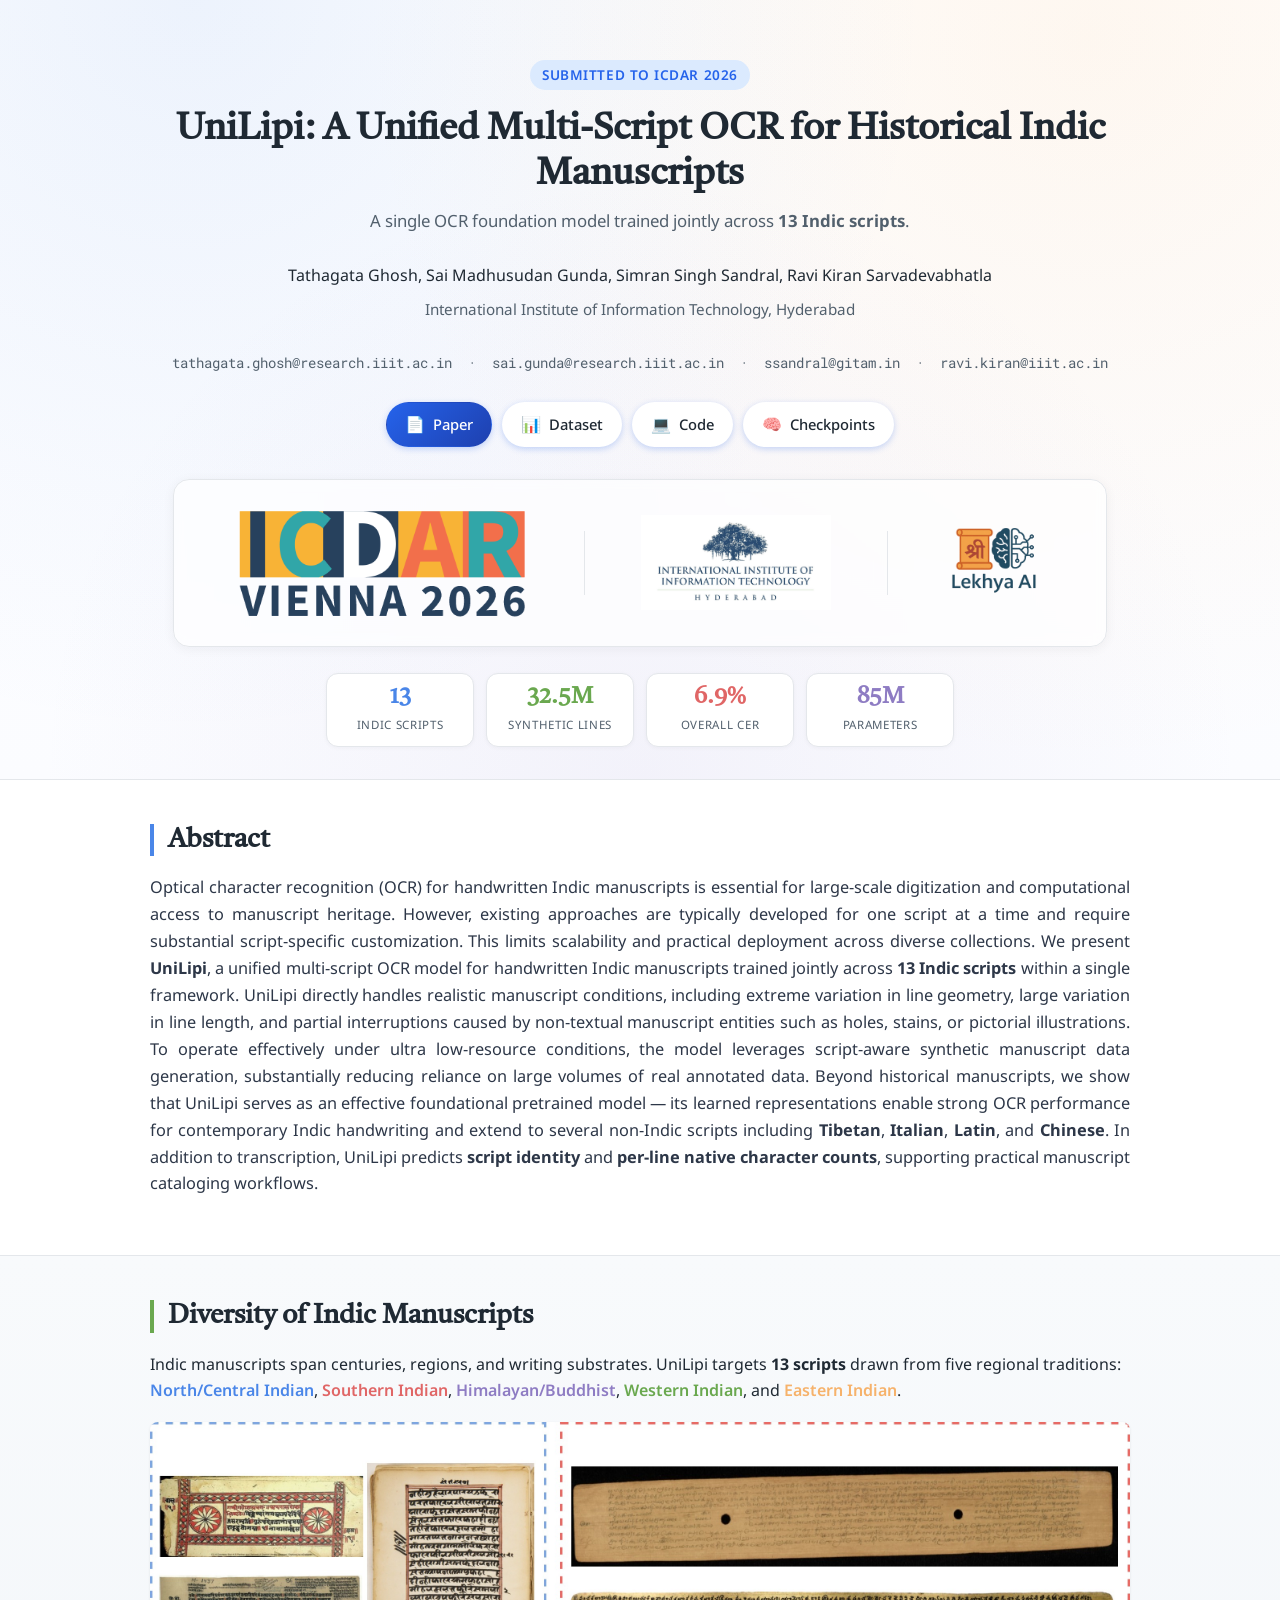
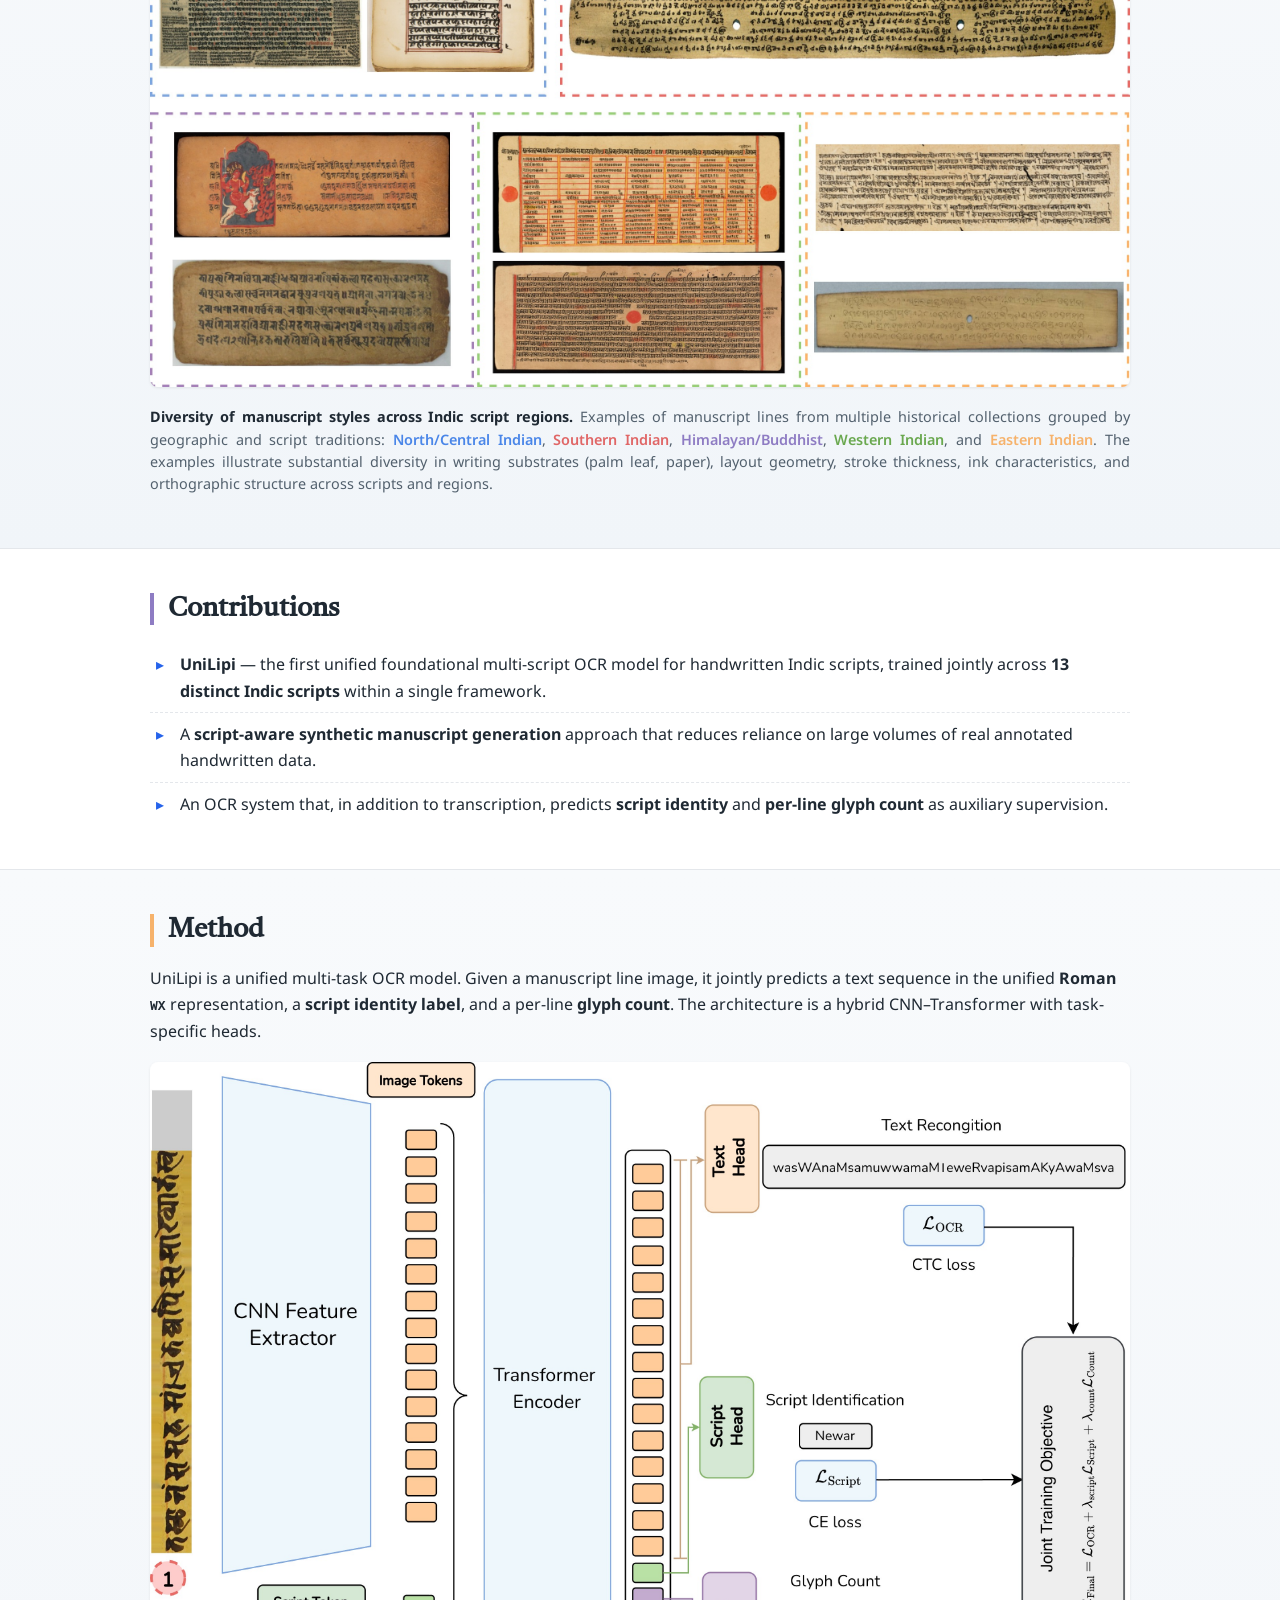
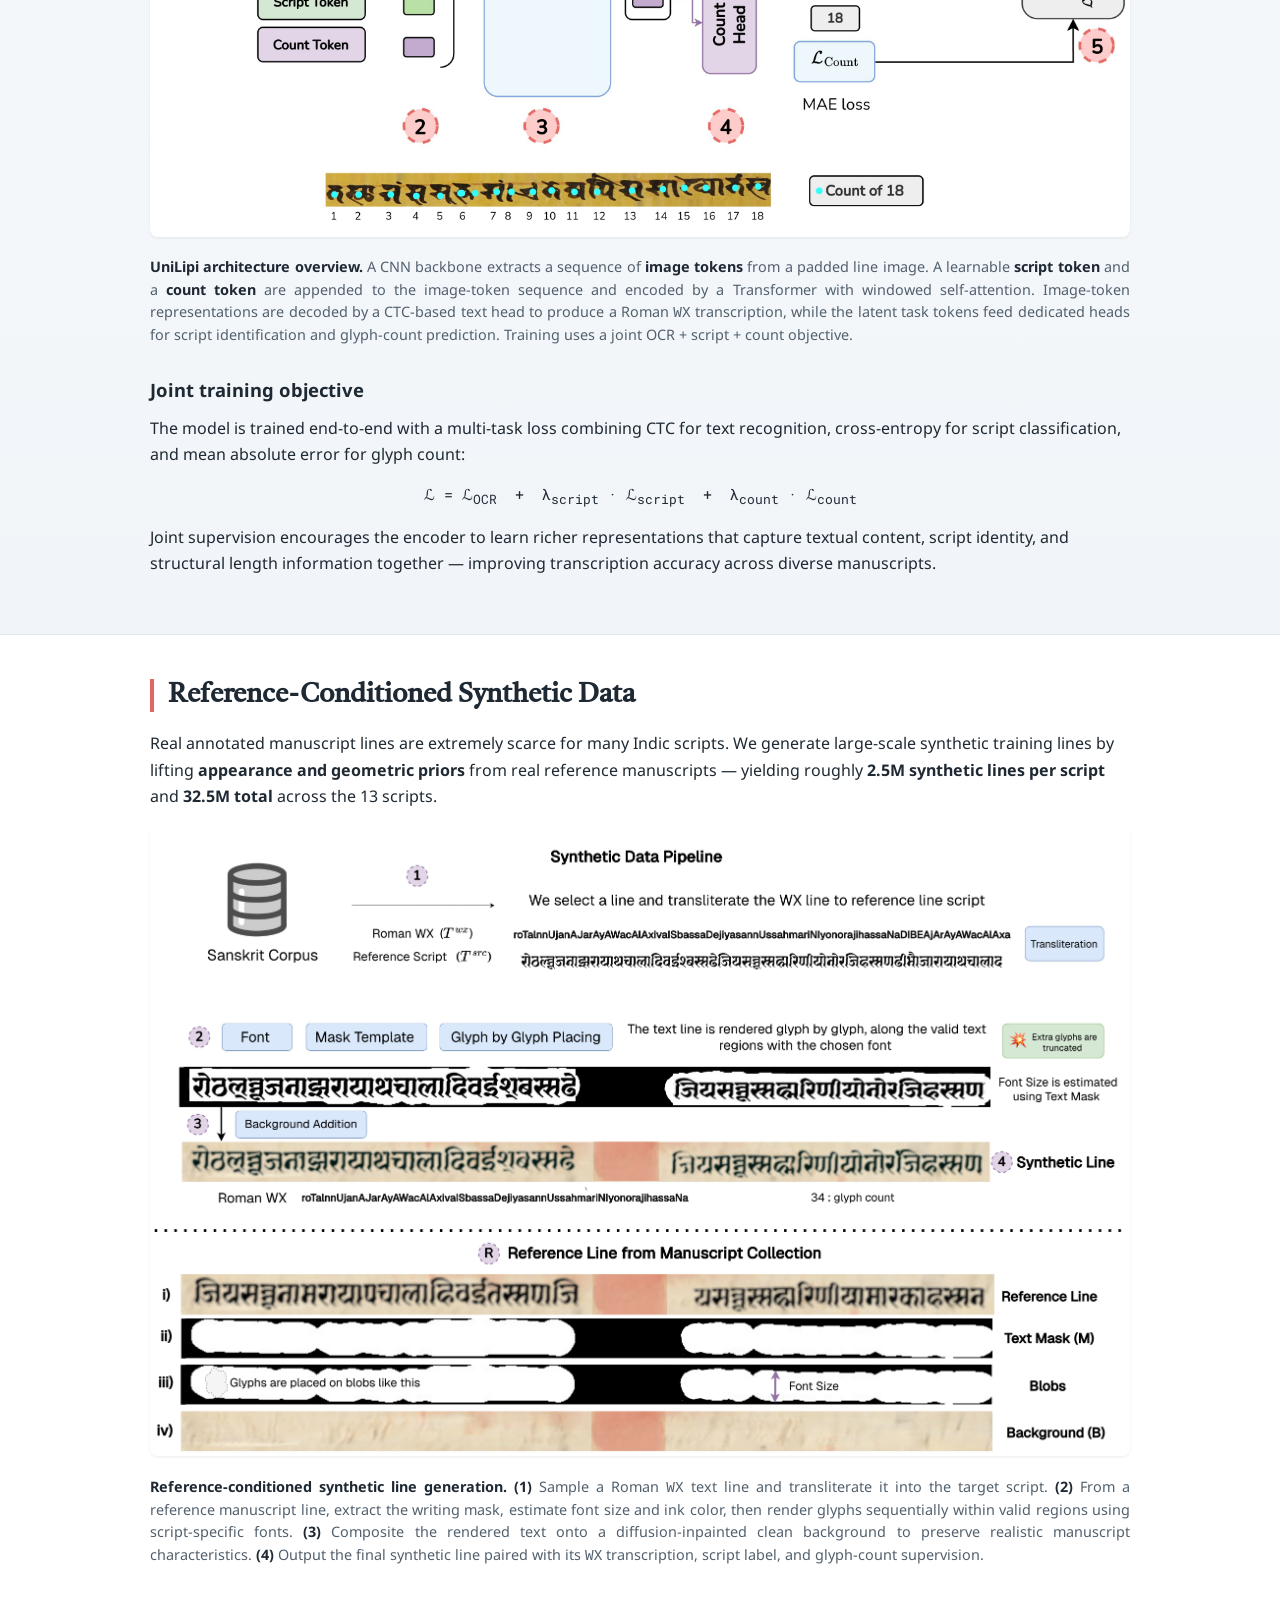
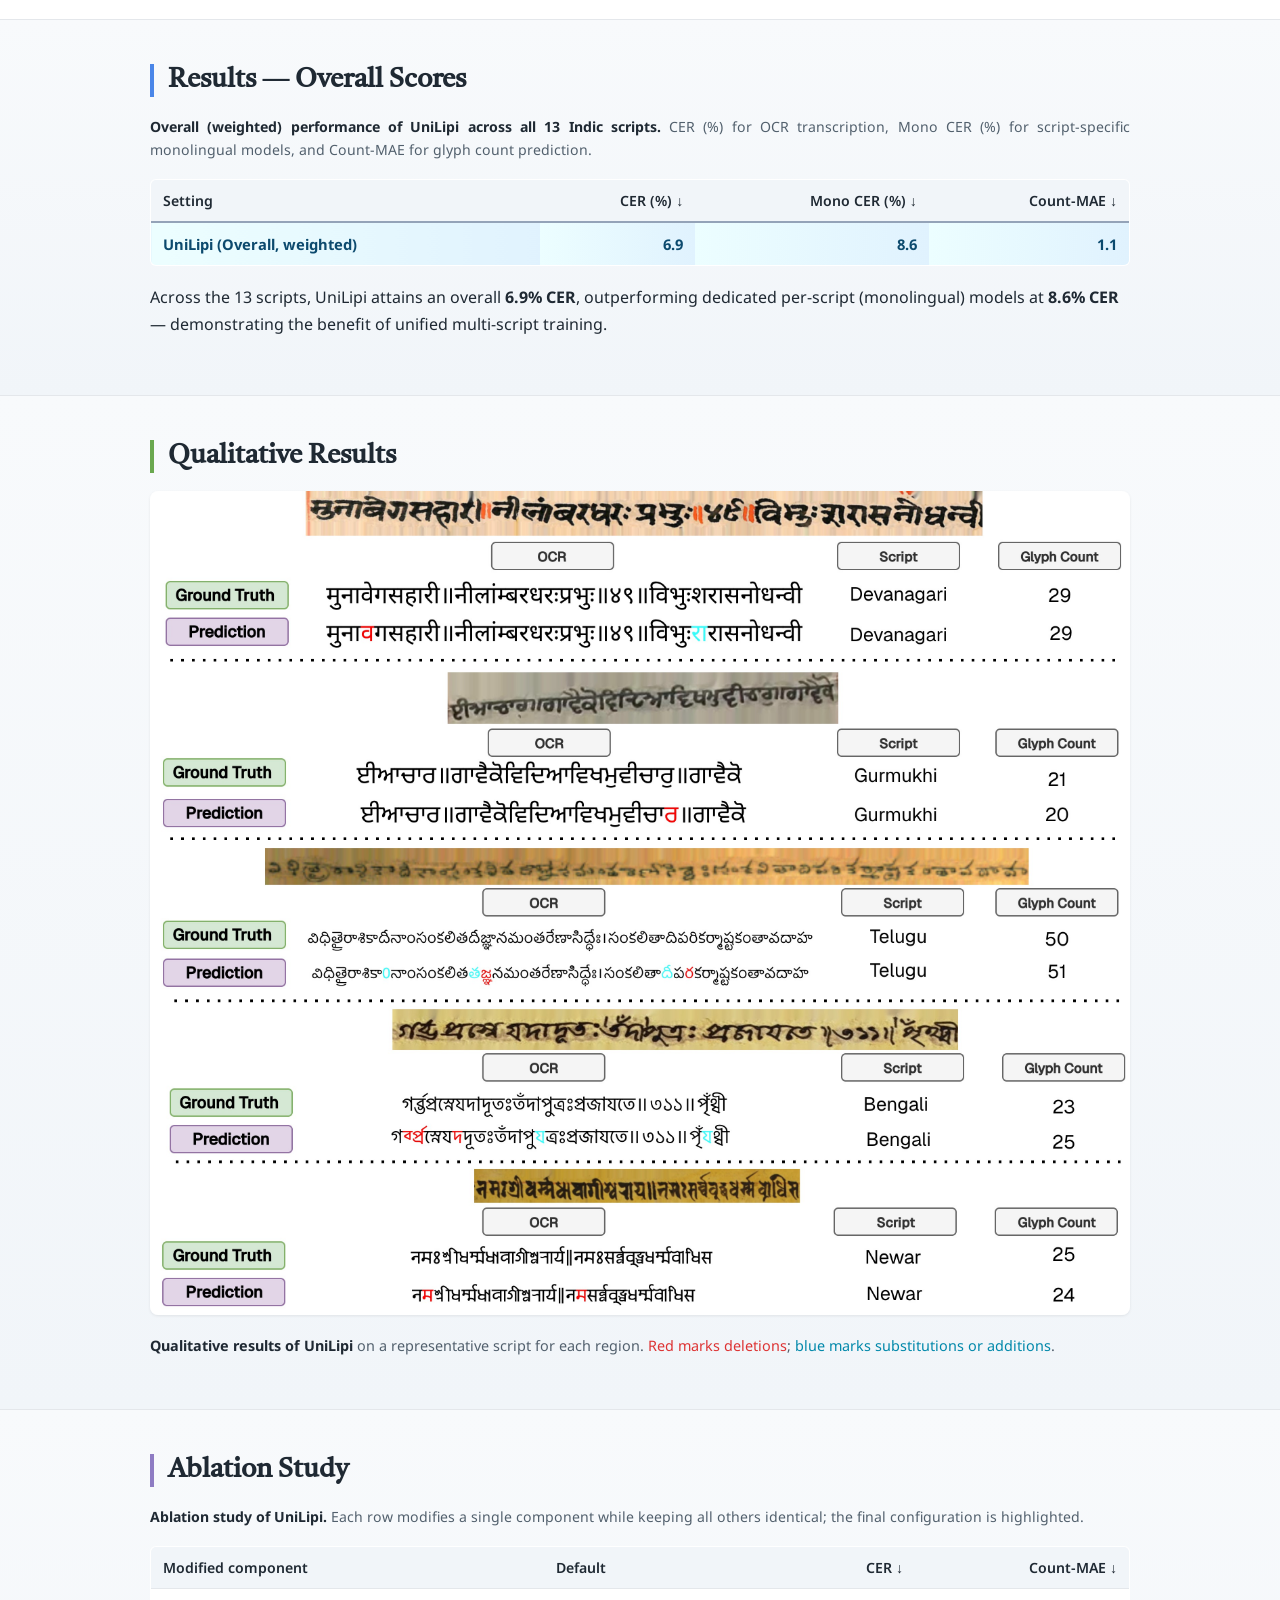
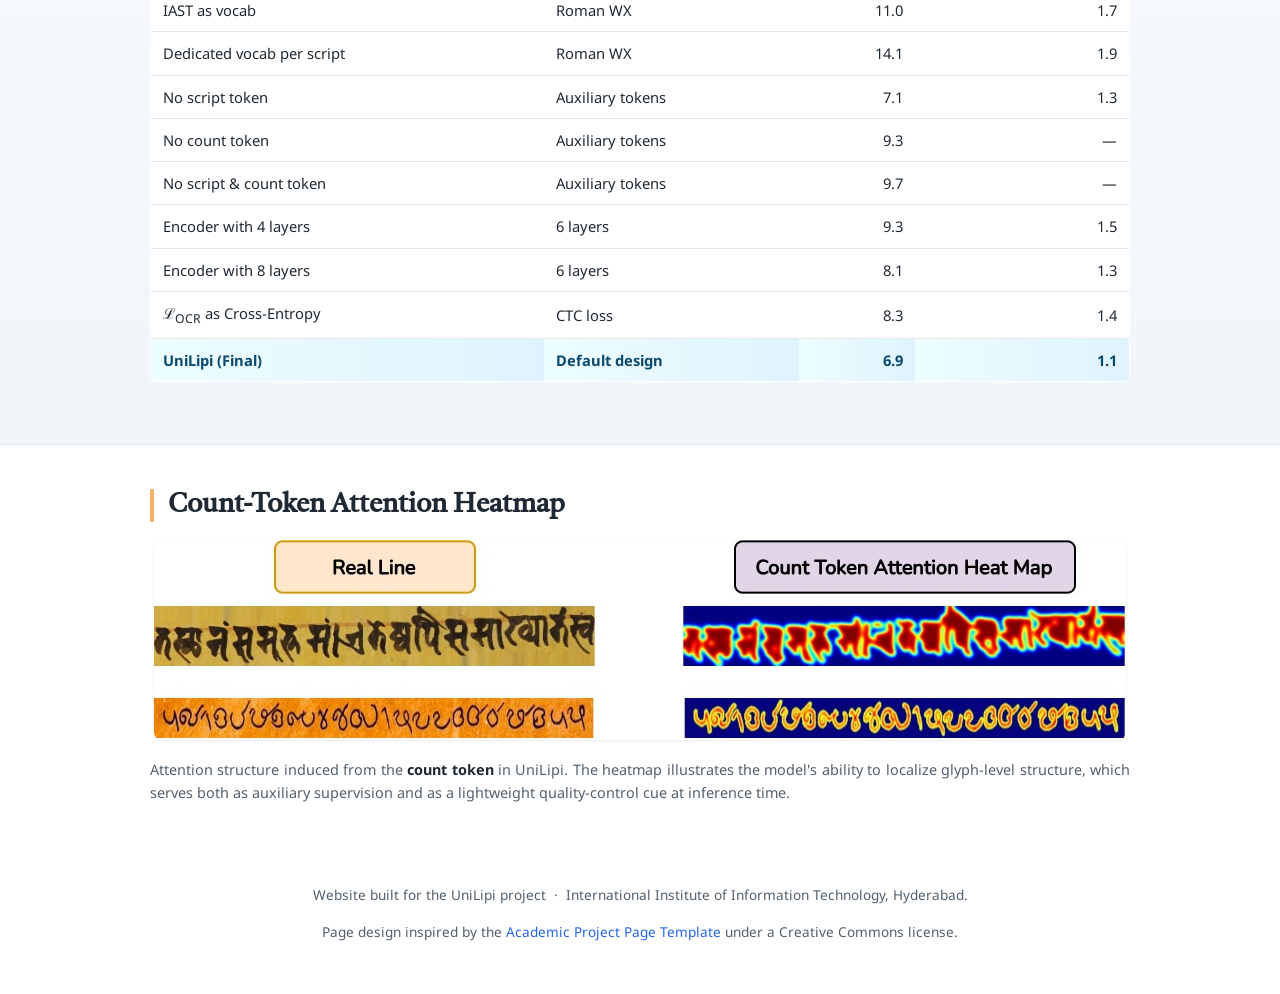
==== commit 58e0e2f2: "changes" ====
--- a/index.html
+++ b/index.html
@@ -52,6 +52,10 @@
         <span class="sep" aria-hidden="true"></span>
         <a href="https://www.iiit.ac.in/" target="_blank" rel="noopener" title="IIIT Hyderabad">
           <img class="iiith" src="static/images/logos/iiith.jpg" alt="IIIT Hyderabad logo" />
+        </a>
+        <span class="sep" aria-hidden="true"></span>
+        <a href="https://canvas.iiit.ac.in/lekhyafestage/" target="_blank" rel="noopener" title="Lekhya AI">
+          <img class="lekhya" src="static/images/logos/lekhya.png" alt="Lekhya AI logo" />
         </a>
       </div>
 
@@ -203,7 +207,44 @@
     </div>
   </section>
 
-  <!-- ===================== RESULTS — PER-SCRIPT ===================== -->
+  <!-- ===================== RESULTS — OVERALL ===================== -->
+  <section id="results-overall" class="alt">
+    <div class="container">
+      <h2 class="section-title">Results — Overall Scores</h2>
+      <p class="caption">
+        <b>Overall (weighted) performance of UniLipi across all 13 Indic scripts.</b>
+        CER (%) for OCR transcription, Mono CER (%) for script-specific monolingual models, and Count-MAE for glyph
+        count prediction.
+      </p>
+      <div class="table-wrap">
+        <table class="results">
+          <thead>
+            <tr>
+              <th>Setting</th>
+              <th class="num">CER (%) ↓</th>
+              <th class="num">Mono CER (%) ↓</th>
+              <th class="num">Count-MAE ↓</th>
+            </tr>
+          </thead>
+          <tbody>
+            <tr class="overall ours">
+              <td><b>UniLipi (Overall, weighted)</b></td>
+              <td class="num"><b>6.9</b></td>
+              <td class="num"><b>8.6</b></td>
+              <td class="num"><b>1.1</b></td>
+            </tr>
+          </tbody>
+        </table>
+      </div>
+      <p>
+        Across the 13 scripts, UniLipi attains an overall <b>6.9% CER</b>, outperforming dedicated per-script
+        (monolingual) models at <b>8.6% CER</b> — demonstrating the benefit of unified multi-script training.
+      </p>
+    </div>
+  </section>
+
+  <!--
+  ===================== RESULTS — PER-SCRIPT (commented out) =====================
   <section id="results-perscript" class="alt">
     <div class="container">
       <h2 class="section-title">Results — Per-Script Performance</h2>
@@ -217,9 +258,9 @@
           <thead>
             <tr>
               <th>Script</th>
-              <th class="num">CER (%) ↓</th>
-              <th class="num">Mono CER (%) ↓</th>
-              <th class="num">Count-MAE ↓</th>
+              <th class="num">CER (%) &darr;</th>
+              <th class="num">Mono CER (%) &darr;</th>
+              <th class="num">Count-MAE &darr;</th>
             </tr>
           </thead>
           <tbody>
@@ -227,38 +268,36 @@
             <tr><td>Devanagari</td><td class="num">8.4</td>  <td class="num">12.3</td><td class="num">1.2</td></tr>
             <tr><td>Sharada</td>   <td class="num">5.2</td>  <td class="num">6.9</td> <td class="num">0.7</td></tr>
             <tr><td>Modi</td>      <td class="num">18.6</td> <td class="num">17.4</td><td class="num">2.3</td></tr>
-
             <tr class="region-row"><td colspan="4">Western India</td></tr>
             <tr><td>Gurmukhi</td>  <td class="num">5.5</td>  <td class="num">6.5</td><td class="num">1.2</td></tr>
             <tr><td>Jaini</td>     <td class="num">6.1</td>  <td class="num">7.9</td><td class="num">1.4</td></tr>
-
             <tr class="region-row"><td colspan="4">Eastern India</td></tr>
             <tr><td>Bengali</td>   <td class="num">18.3</td> <td class="num">17.1</td><td class="num">2.2</td></tr>
             <tr><td>Odia</td>      <td class="num">16.3</td> <td class="num">15.1</td><td class="num">1.8</td></tr>
-
             <tr class="region-row"><td colspan="4">Southern India</td></tr>
             <tr><td>Grantha</td>   <td class="num">12.4</td> <td class="num">12.6</td><td class="num">1.7</td></tr>
             <tr><td>Telugu</td>    <td class="num">12.3</td> <td class="num">12.9</td><td class="num">1.6</td></tr>
             <tr><td>Malayalam</td> <td class="num">5.7</td>  <td class="num">7.4</td> <td class="num">0.7</td></tr>
             <tr><td>Kannada</td>   <td class="num">5.5</td>  <td class="num">6.9</td> <td class="num">1.1</td></tr>
-
             <tr class="region-row"><td colspan="4">Himalayan</td></tr>
             <tr><td>Newar</td>     <td class="num">5.1</td>  <td class="num">7.1</td> <td class="num">0.6</td></tr>
             <tr><td>Siddham</td>   <td class="num">18.1</td> <td class="num">17.4</td><td class="num">2.1</td></tr>
-
             <tr class="overall ours"><td><b>Overall (weighted)</b></td><td class="num">6.9</td><td class="num">8.6</td><td class="num">1.1</td></tr>
           </tbody>
         </table>
       </div>
       <p>
         UniLipi performs consistently across geographically and structurally diverse scripts. For most scripts, the
-        jointly trained model <b>outperforms</b> dedicated per-script models — demonstrating the benefit of unified
+        jointly trained model <b>outperforms</b> dedicated per-script models &mdash; demonstrating the benefit of unified
         multi-script training.
       </p>
     </div>
   </section>
-
-  <!-- ===================== RESULTS — BASELINES ===================== -->
+  -->
+
+
+  <!--
+  ===================== RESULTS — BASELINES (commented out) =====================
   <section id="results-baselines">
     <div class="container">
       <h2 class="section-title">Comparison with Baselines</h2>
@@ -273,7 +312,7 @@
             <tr>
               <th>Model</th>
               <th class="num">Params (M)</th>
-              <th class="num">CER ↓</th>
+              <th class="num">CER &darr;</th>
               <th>Script-L</th>
               <th class="num">CER-L</th>
               <th>Script-H</th>
@@ -302,11 +341,13 @@
       </div>
       <p>
         UniLipi achieves <b>6.9% CER</b> overall, significantly outperforming LSTM-based engines (Tesseract 32.4%,
-        Kraken 28.5%) and transformer-based HTR models (TrOCR 14.7%, HTR-ConvText 12.9%) — while remaining compact
+        Kraken 28.5%) and transformer-based HTR models (TrOCR 14.7%, HTR-ConvText 12.9%) &mdash; while remaining compact
         at <b>85M parameters</b>.
       </p>
     </div>
   </section>
+  -->
+
 
   <!-- ===================== QUALITATIVE RESULTS ===================== -->
   <section id="qualitative" class="alt">
@@ -323,14 +364,15 @@
     </div>
   </section>
 
-  <!-- ===================== TRANSFERABILITY ===================== -->
+  <!--
+  ===================== TRANSFERABILITY — BEYOND INDIC (commented out) =====================
   <section id="transfer">
     <div class="container">
       <h2 class="section-title">Transferability Beyond Indic Scripts</h2>
       <p>
         UniLipi serves as an effective <b>pretrained initializer</b> beyond the 13 in-domain scripts. After fine-tuning
         on out-of-domain benchmarks, UniLipi attains strong performance across English, French, Italian, German, Tibetan,
-        Chinese, Arabic, and Khmer — suggesting the synthetic pretraining learns reusable stroke- and sequence-level
+        Chinese, Arabic, and Khmer &mdash; suggesting the synthetic pretraining learns reusable stroke- and sequence-level
         representations rather than script-specific templates.
       </p>
 
@@ -338,7 +380,7 @@
       <div class="table-wrap">
         <table class="results">
           <thead>
-            <tr><th>Benchmark</th><th>Language</th><th class="num">CER ↓</th><th class="num">WER ↓</th></tr>
+            <tr><th>Benchmark</th><th>Language</th><th class="num">CER &darr;</th><th class="num">WER &darr;</th></tr>
           </thead>
           <tbody>
             <tr><td>Chi-Bench</td>           <td>Chinese</td>    <td class="num">0.4</td>  <td class="num">2.1</td></tr>
@@ -372,6 +414,8 @@
       </div>
     </div>
   </section>
+  -->
+
 
   <!-- ===================== ABLATIONS ===================== -->
   <section id="ablations" class="alt">
--- a/static/css/style.css
+++ b/static/css/style.css
@@ -135,15 +135,15 @@
   align-items: center;
   justify-content: center;
   flex-wrap: wrap;
-  gap: 26px 40px;
-  padding: 22px 18px;
-  margin: 28px auto 6px;
-  max-width: 760px;
-  background: rgba(255, 255, 255, 0.65);
+  gap: 32px 56px;
+  padding: 28px 26px;
+  margin: 32px auto 6px;
+  max-width: 880px;
+  background: rgba(255, 255, 255, 0.7);
   border: 1px solid var(--rule);
-  border-radius: 14px;
+  border-radius: 16px;
   backdrop-filter: blur(6px);
-  box-shadow: 0 2px 10px rgba(15, 23, 42, 0.04);
+  box-shadow: 0 2px 12px rgba(15, 23, 42, 0.05);
 }
 .logo-strip a {
   display: inline-flex;
@@ -154,25 +154,25 @@
 .logo-strip a:hover { opacity: 1.0; transform: translateY(-1px); }
 .logo-strip img {
   display: block;
-  max-height: 60px;
+  max-height: 100px;
   width: auto;
   object-fit: contain;
 }
-.logo-strip img.icdar  { max-height: 64px; }
-.logo-strip img.iiith  { max-height: 56px; }
-.logo-strip img.cvit   { max-height: 50px; }
+.logo-strip img.icdar  { max-height: 110px; }
+.logo-strip img.iiith  { max-height: 95px; }
+.logo-strip img.lekhya { max-height: 100px; }
 
 .logo-strip .sep {
   width: 1px;
-  height: 38px;
+  height: 64px;
   background: var(--rule);
 }
 
 @media (max-width: 640px) {
   .logo-strip { gap: 18px 24px; padding: 16px 12px; }
-  .logo-strip img.icdar { max-height: 50px; }
-  .logo-strip img.iiith { max-height: 44px; }
-  .logo-strip img.cvit  { max-height: 40px; }
+  .logo-strip img.icdar  { max-height: 78px; }
+  .logo-strip img.iiith  { max-height: 68px; }
+  .logo-strip img.lekhya { max-height: 72px; }
   .logo-strip .sep { display: none; }
 }
 
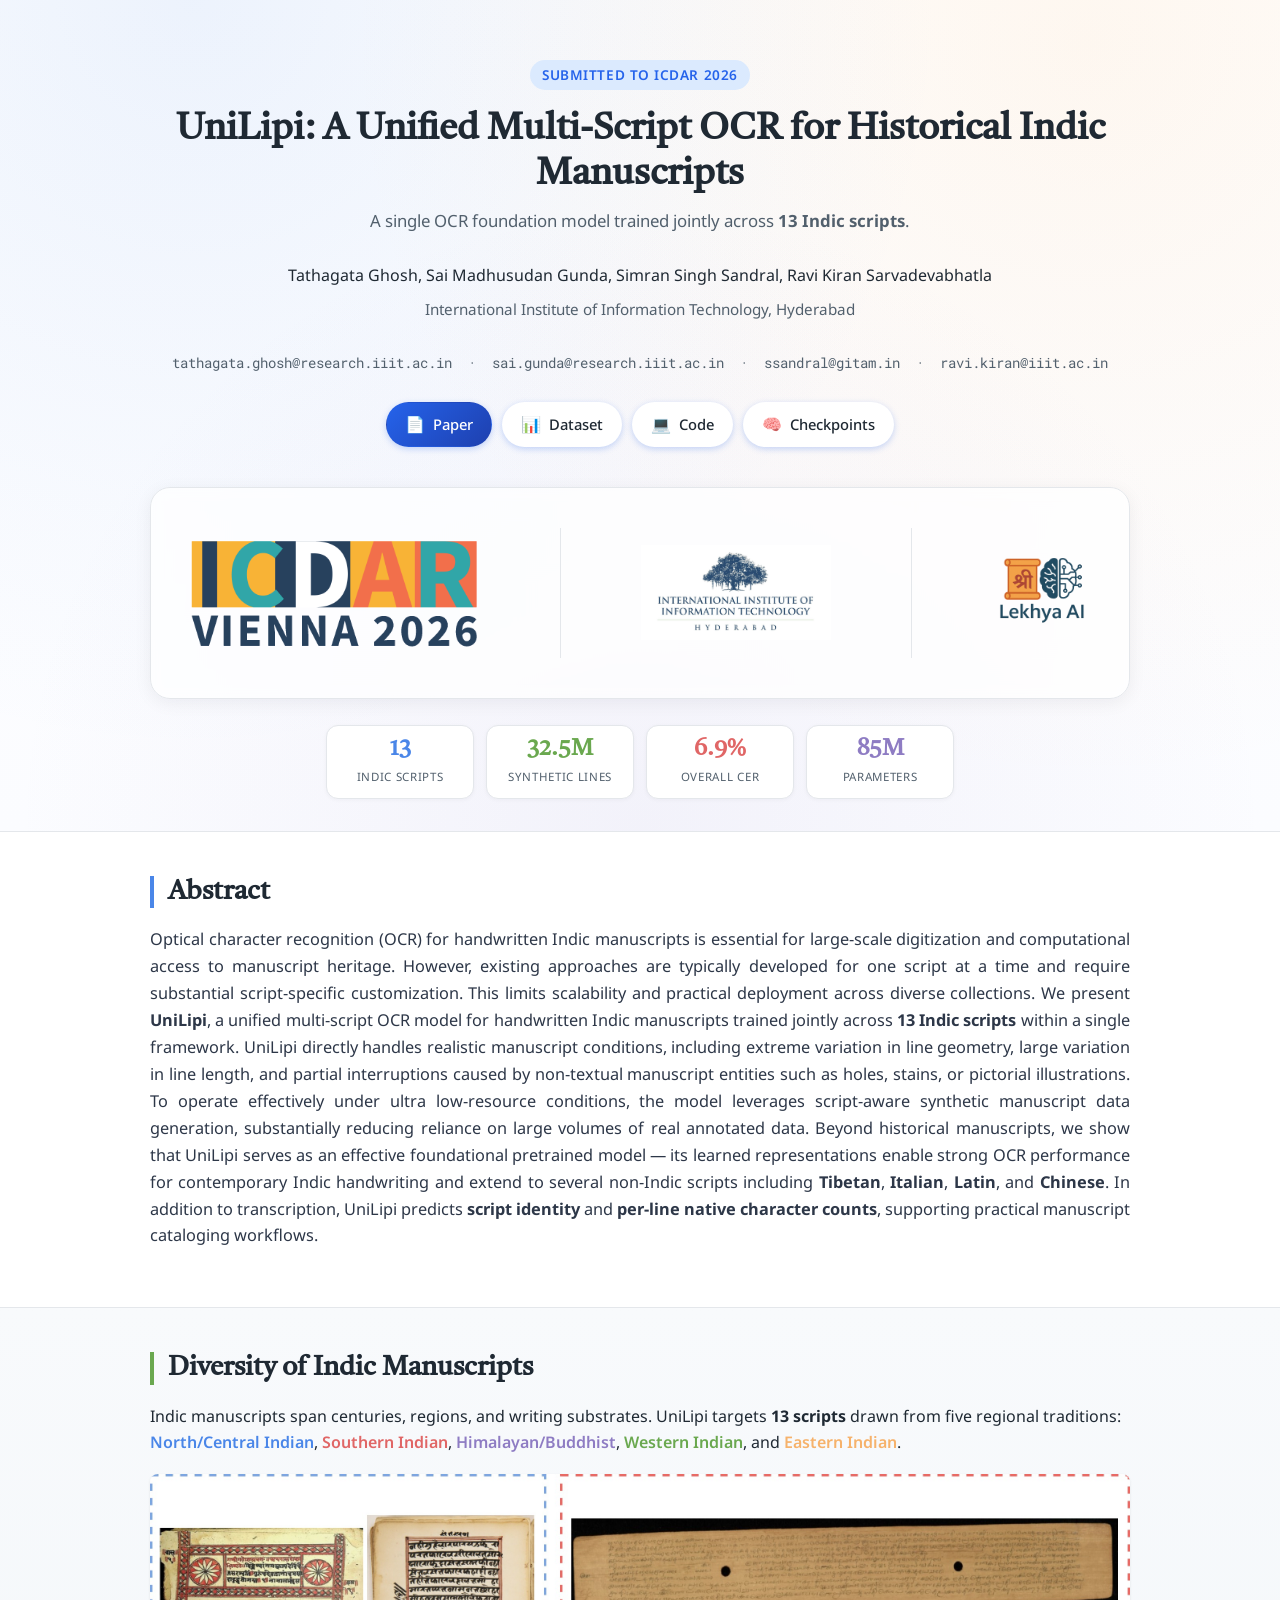
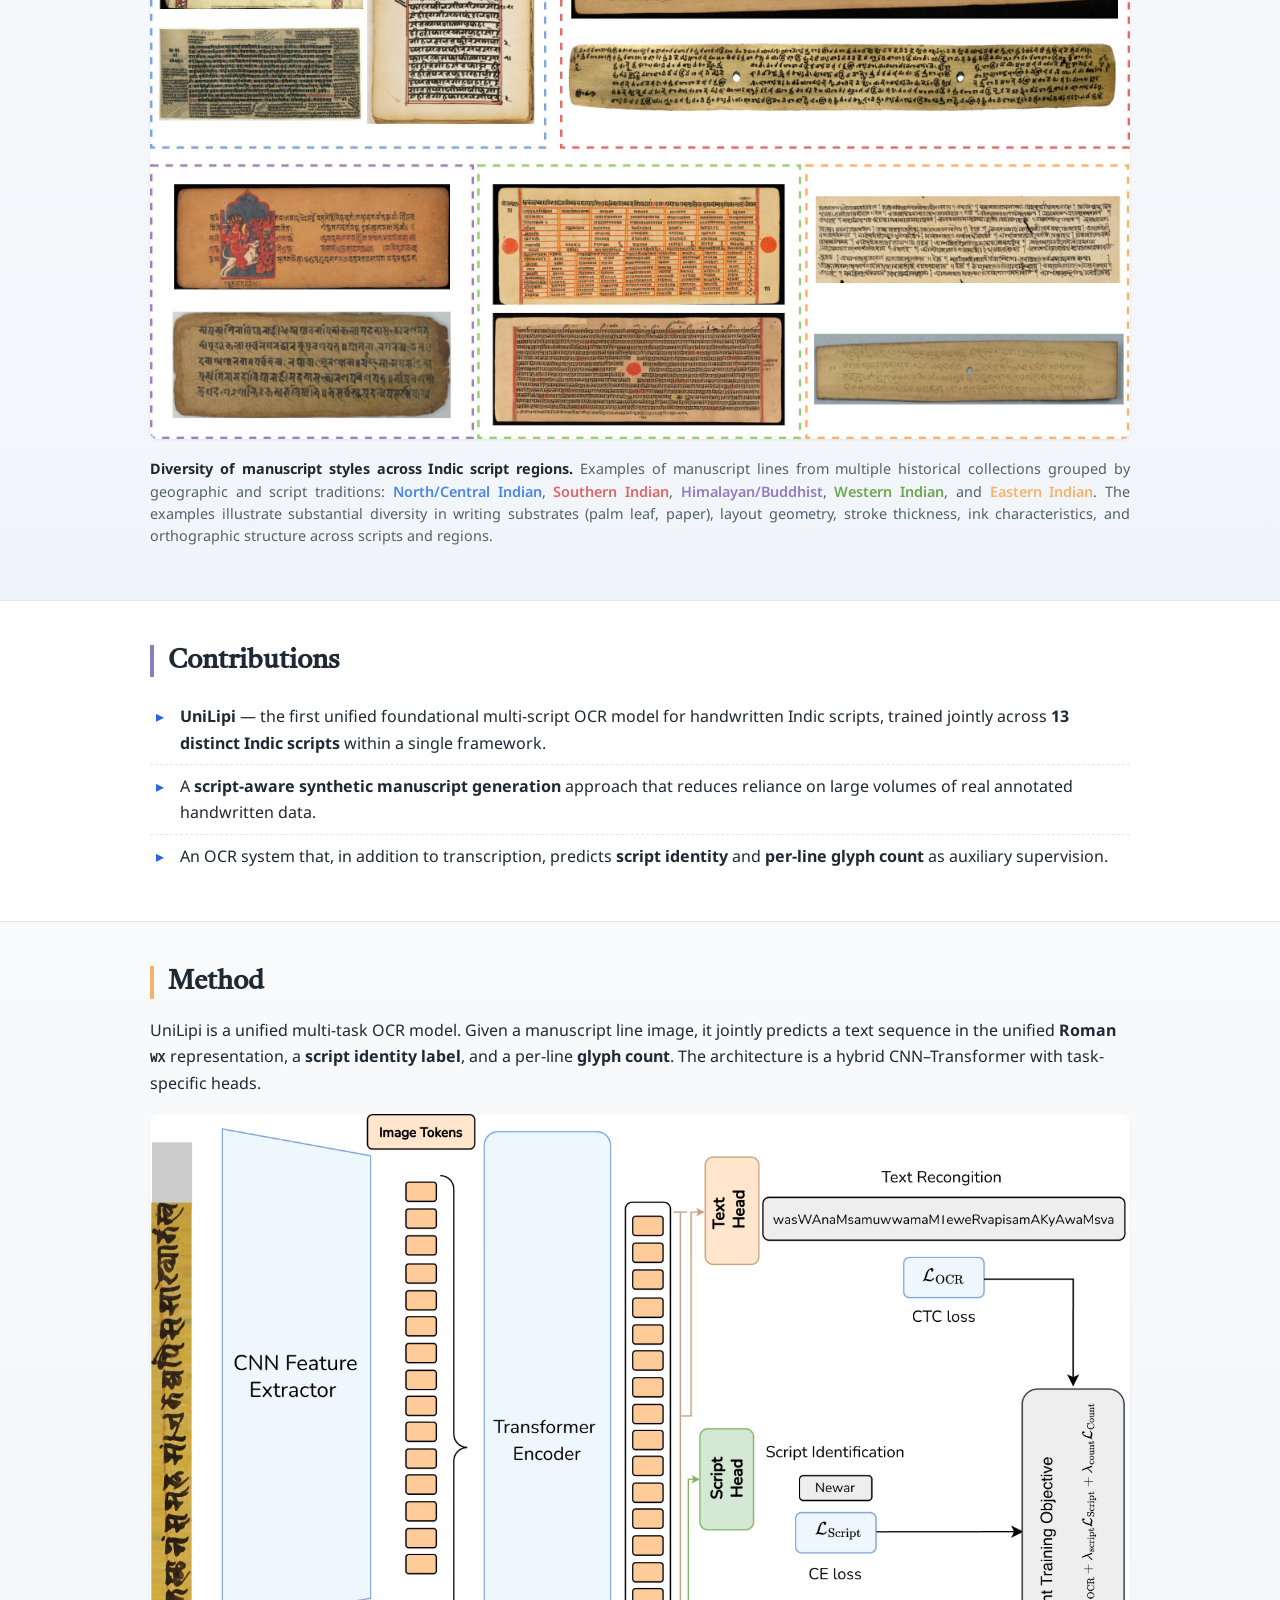
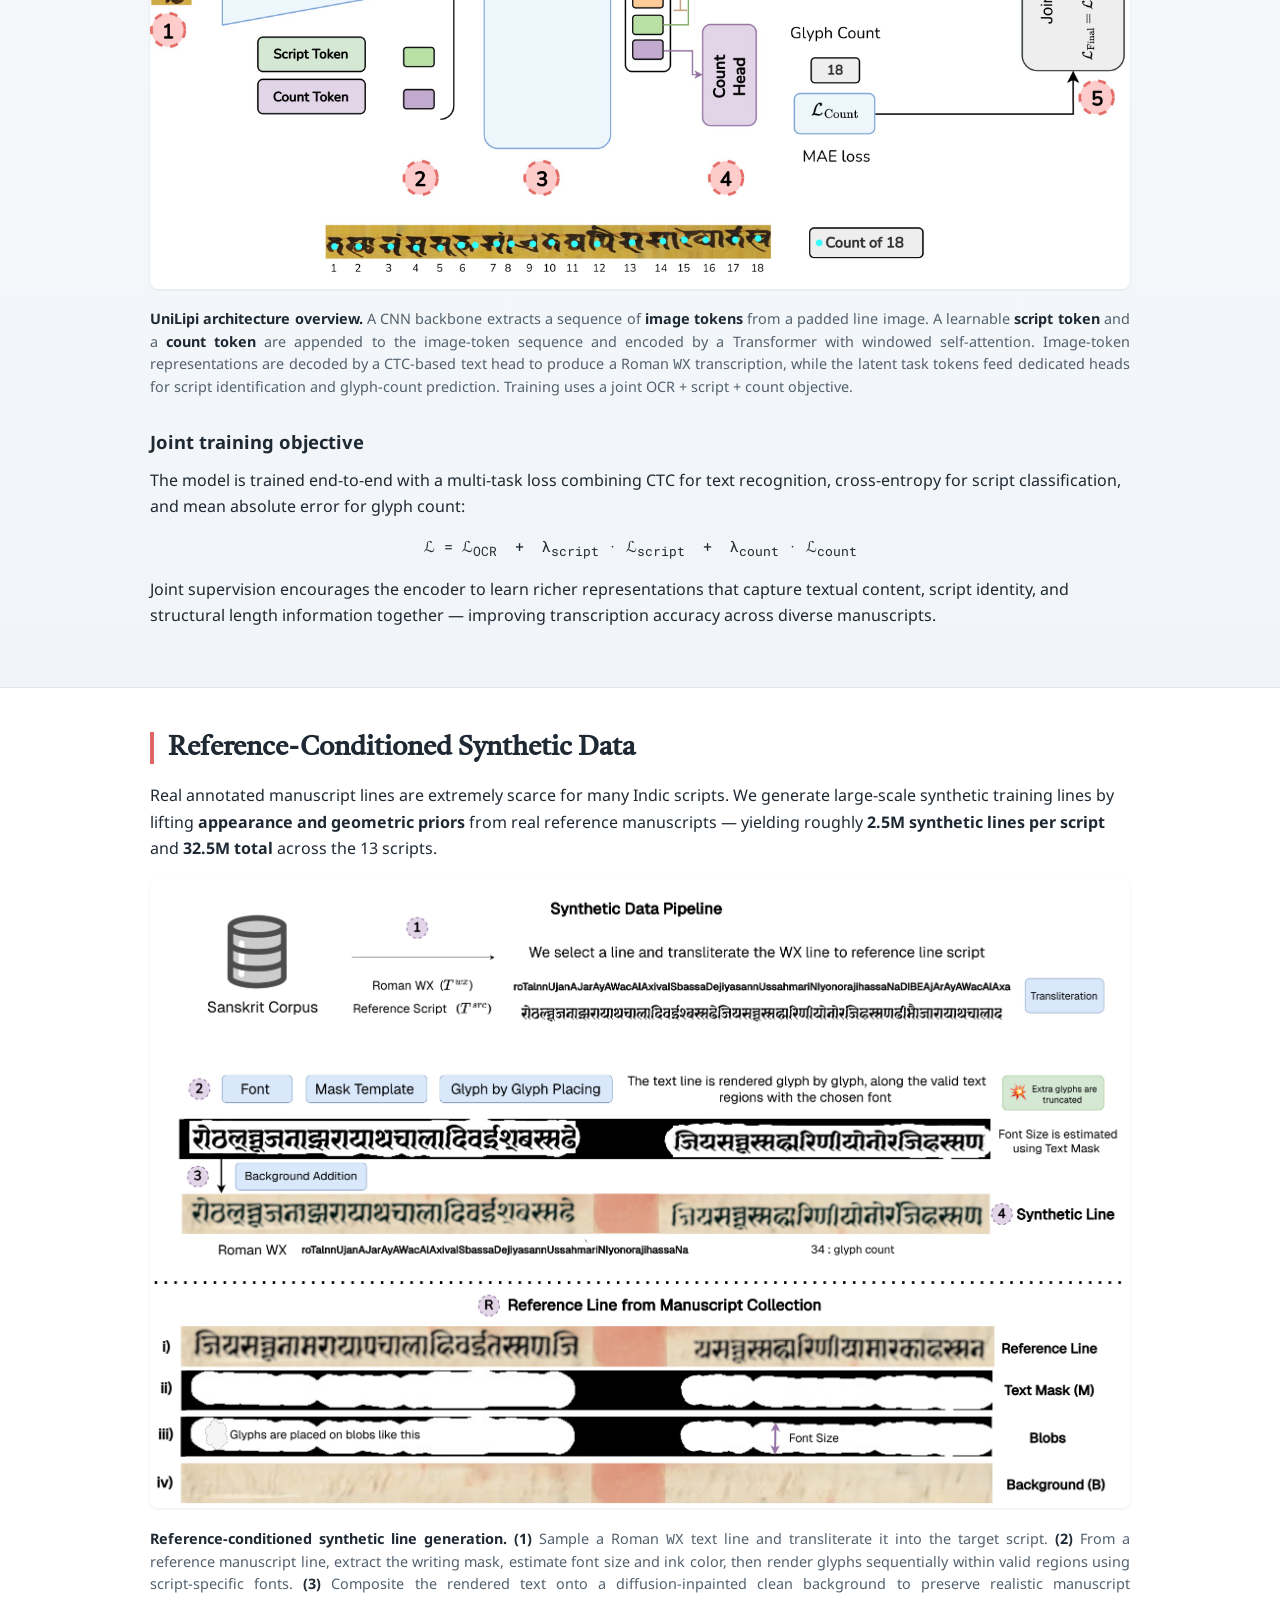
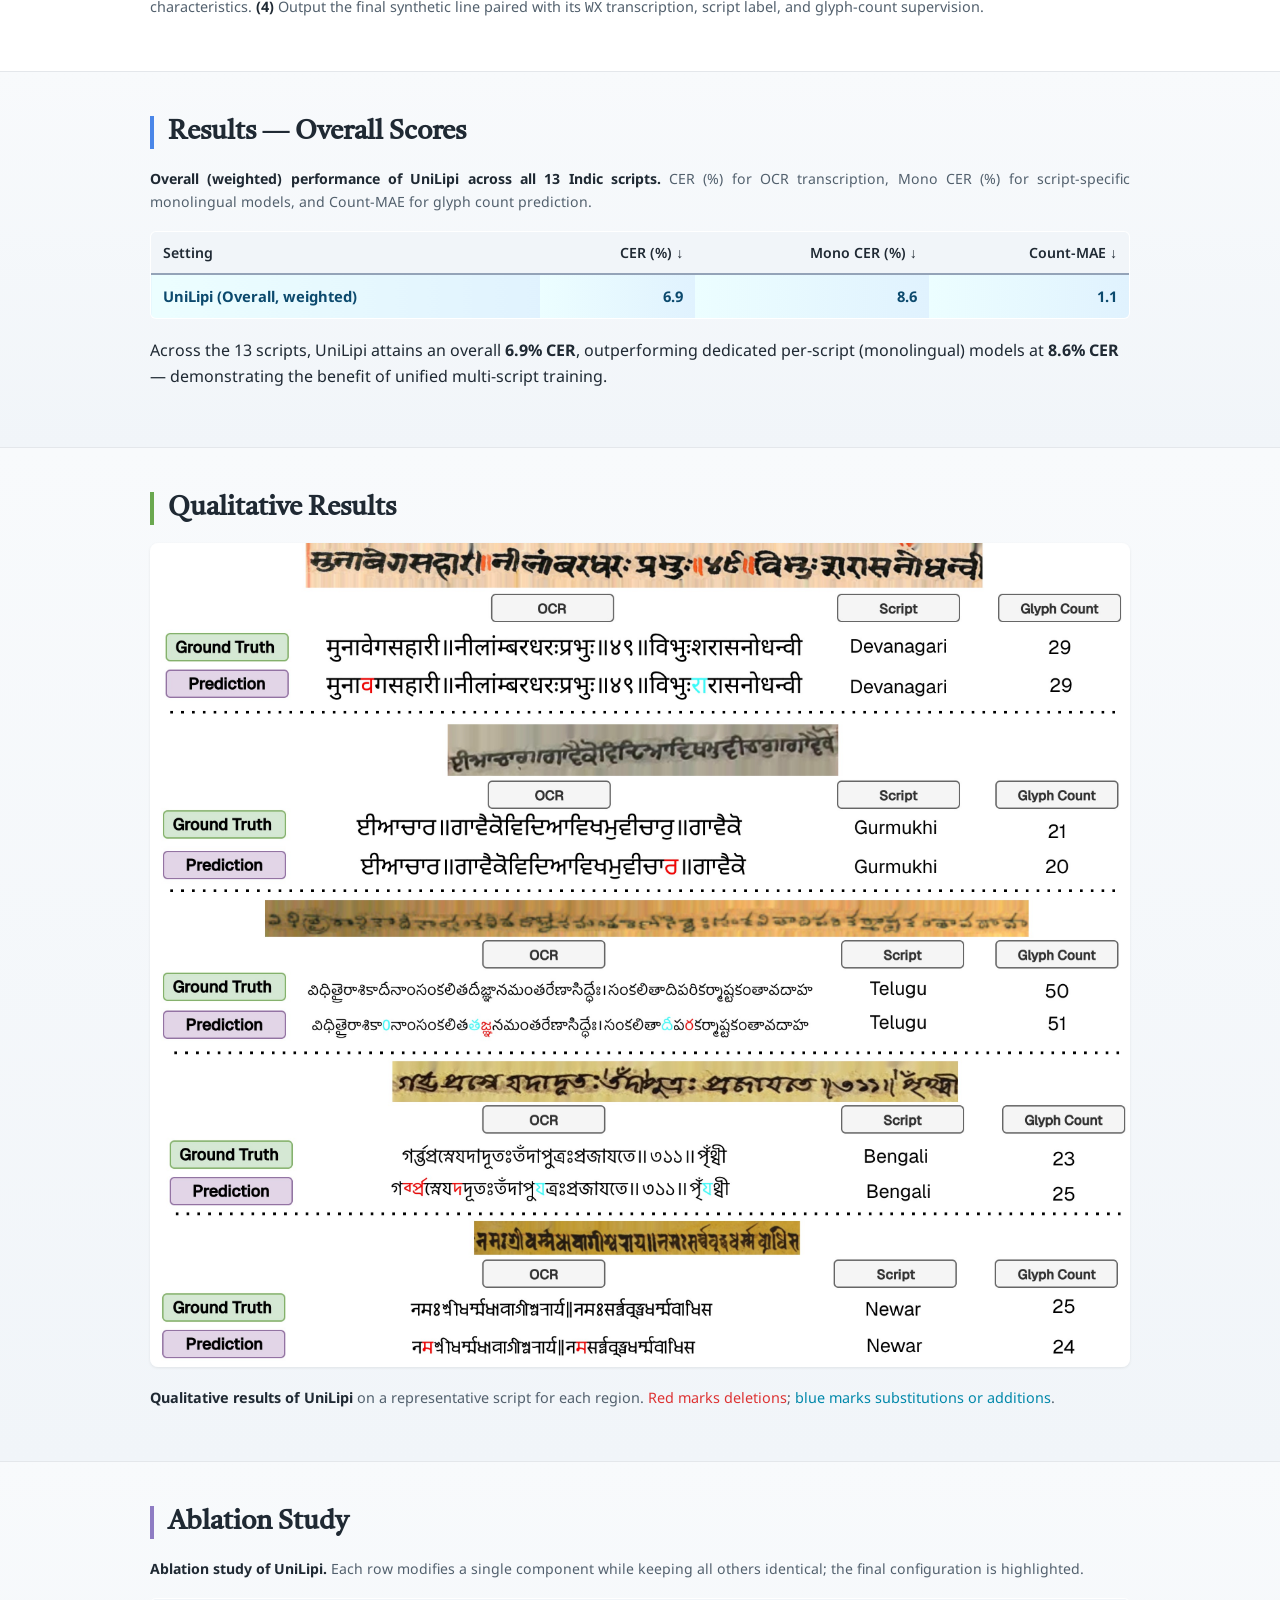
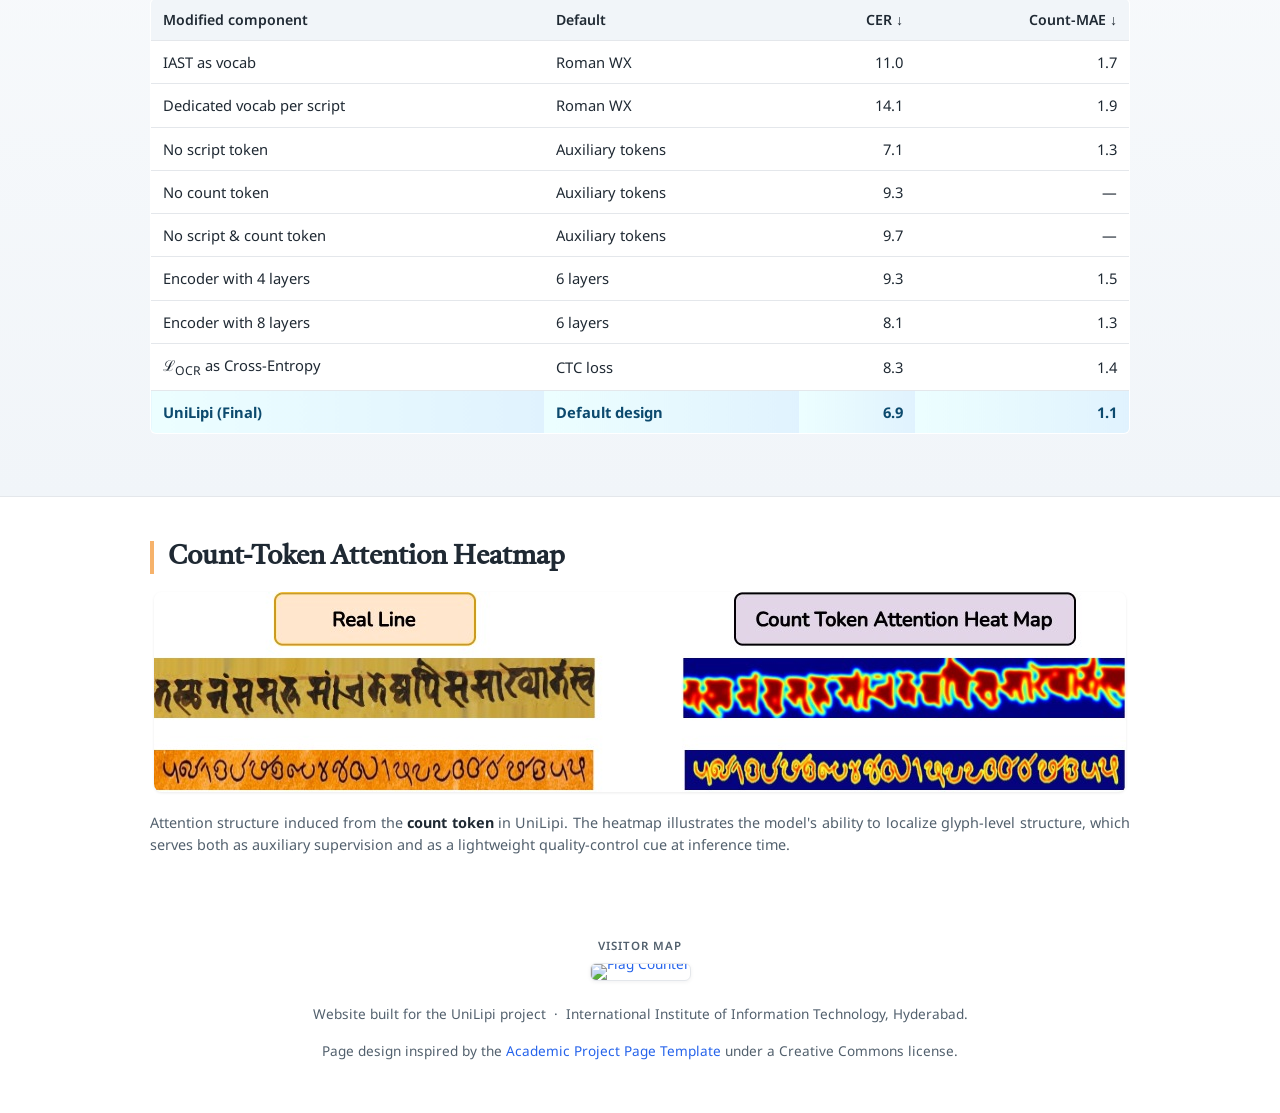
==== commit 387c87ed: "add flag counter" ====
--- a/index.html
+++ b/index.html
@@ -40,7 +40,7 @@
       <div class="actions">
         <a class="btn" href="coming-soon.html"><span class="icon">📄</span> Paper</a>
         <a class="btn muted" href="coming-soon.html"><span class="icon">📊</span> Dataset</a>
-        <a class="btn muted" href="coming-soon.html"><span class="icon">💻</span> Code</a>
+        <a class="btn muted" href="https://github.com/lekhya-ai/UniLipi" target="_blank" rel="noopener"><span class="icon">💻</span> Code</a>
         <a class="btn muted" href="coming-soon.html"><span class="icon">🧠</span> Checkpoints</a>
       </div>
 
@@ -483,6 +483,15 @@
 
   <!-- ===================== FOOTER ===================== -->
   <footer>
+    <!-- Flag / visitor counter (powered by flagcounter.com) -->
+    <div class="visitor-counter">
+      <p class="visitor-label">Visitor Map</p>
+      <a href="https://info.flagcounter.com/w4Xg">
+        <img src="https://s05.flagcounter.com/map/w4Xg/size_s/txt_000000/border_CCCCCC/pageviews_0/viewers_0/flags_0/"
+             alt="Flag Counter" border="0" />
+      </a>
+    </div>
+
     <p>
       Website built for the UniLipi project &nbsp;·&nbsp; International Institute of Information Technology, Hyderabad.
     </p>
--- a/static/css/style.css
+++ b/static/css/style.css
@@ -135,15 +135,15 @@
   align-items: center;
   justify-content: center;
   flex-wrap: wrap;
-  gap: 32px 56px;
-  padding: 28px 26px;
-  margin: 32px auto 6px;
-  max-width: 880px;
-  background: rgba(255, 255, 255, 0.7);
+  gap: 44px 80px;
+  padding: 40px 36px;
+  margin: 40px auto 8px;
+  max-width: 1180px;
+  background: rgba(255, 255, 255, 0.72);
   border: 1px solid var(--rule);
-  border-radius: 16px;
+  border-radius: 20px;
   backdrop-filter: blur(6px);
-  box-shadow: 0 2px 12px rgba(15, 23, 42, 0.05);
+  box-shadow: 0 4px 18px rgba(15, 23, 42, 0.06);
 }
 .logo-strip a {
   display: inline-flex;
@@ -154,7 +154,7 @@
 .logo-strip a:hover { opacity: 1.0; transform: translateY(-1px); }
 .logo-strip img {
   display: block;
-  max-height: 100px;
+  max-height: 200px;
   width: auto;
   object-fit: contain;
 }
@@ -164,15 +164,23 @@
 
 .logo-strip .sep {
   width: 1px;
-  height: 64px;
+  height: 130px;
   background: var(--rule);
 }
 
+@media (max-width: 900px) {
+  .logo-strip { gap: 32px 48px; padding: 28px 22px; max-width: 100%; }
+  .logo-strip img.icdar  { max-height: 150px; }
+  .logo-strip img.iiith  { max-height: 130px; }
+  .logo-strip img.lekhya { max-height: 145px; }
+  .logo-strip .sep { height: 90px; }
+}
+
 @media (max-width: 640px) {
-  .logo-strip { gap: 18px 24px; padding: 16px 12px; }
-  .logo-strip img.icdar  { max-height: 78px; }
-  .logo-strip img.iiith  { max-height: 68px; }
-  .logo-strip img.lekhya { max-height: 72px; }
+  .logo-strip { gap: 22px 30px; padding: 20px 14px; }
+  .logo-strip img.icdar  { max-height: 110px; }
+  .logo-strip img.iiith  { max-height: 96px; }
+  .logo-strip img.lekhya { max-height: 105px; }
   .logo-strip .sep { display: none; }
 }
 
@@ -374,6 +382,28 @@
   padding: 28px 16px 40px;
 }
 
+.visitor-counter {
+  margin: 0 0 22px;
+  display: flex;
+  flex-direction: column;
+  align-items: center;
+  gap: 8px;
+}
+.visitor-counter .visitor-label {
+  margin: 0;
+  font-size: 0.72rem;
+  letter-spacing: 0.08em;
+  text-transform: uppercase;
+  font-weight: 600;
+  color: var(--muted);
+}
+.visitor-counter a { display: inline-block; line-height: 0; }
+.visitor-counter img {
+  border-radius: 6px;
+  box-shadow: 0 1px 4px rgba(15, 23, 42, 0.06);
+  border: 1px solid var(--rule);
+}
+
 /* ---------- Small screens ---------- */
 @media (max-width: 640px) {
   .title { font-size: 1.7rem; }
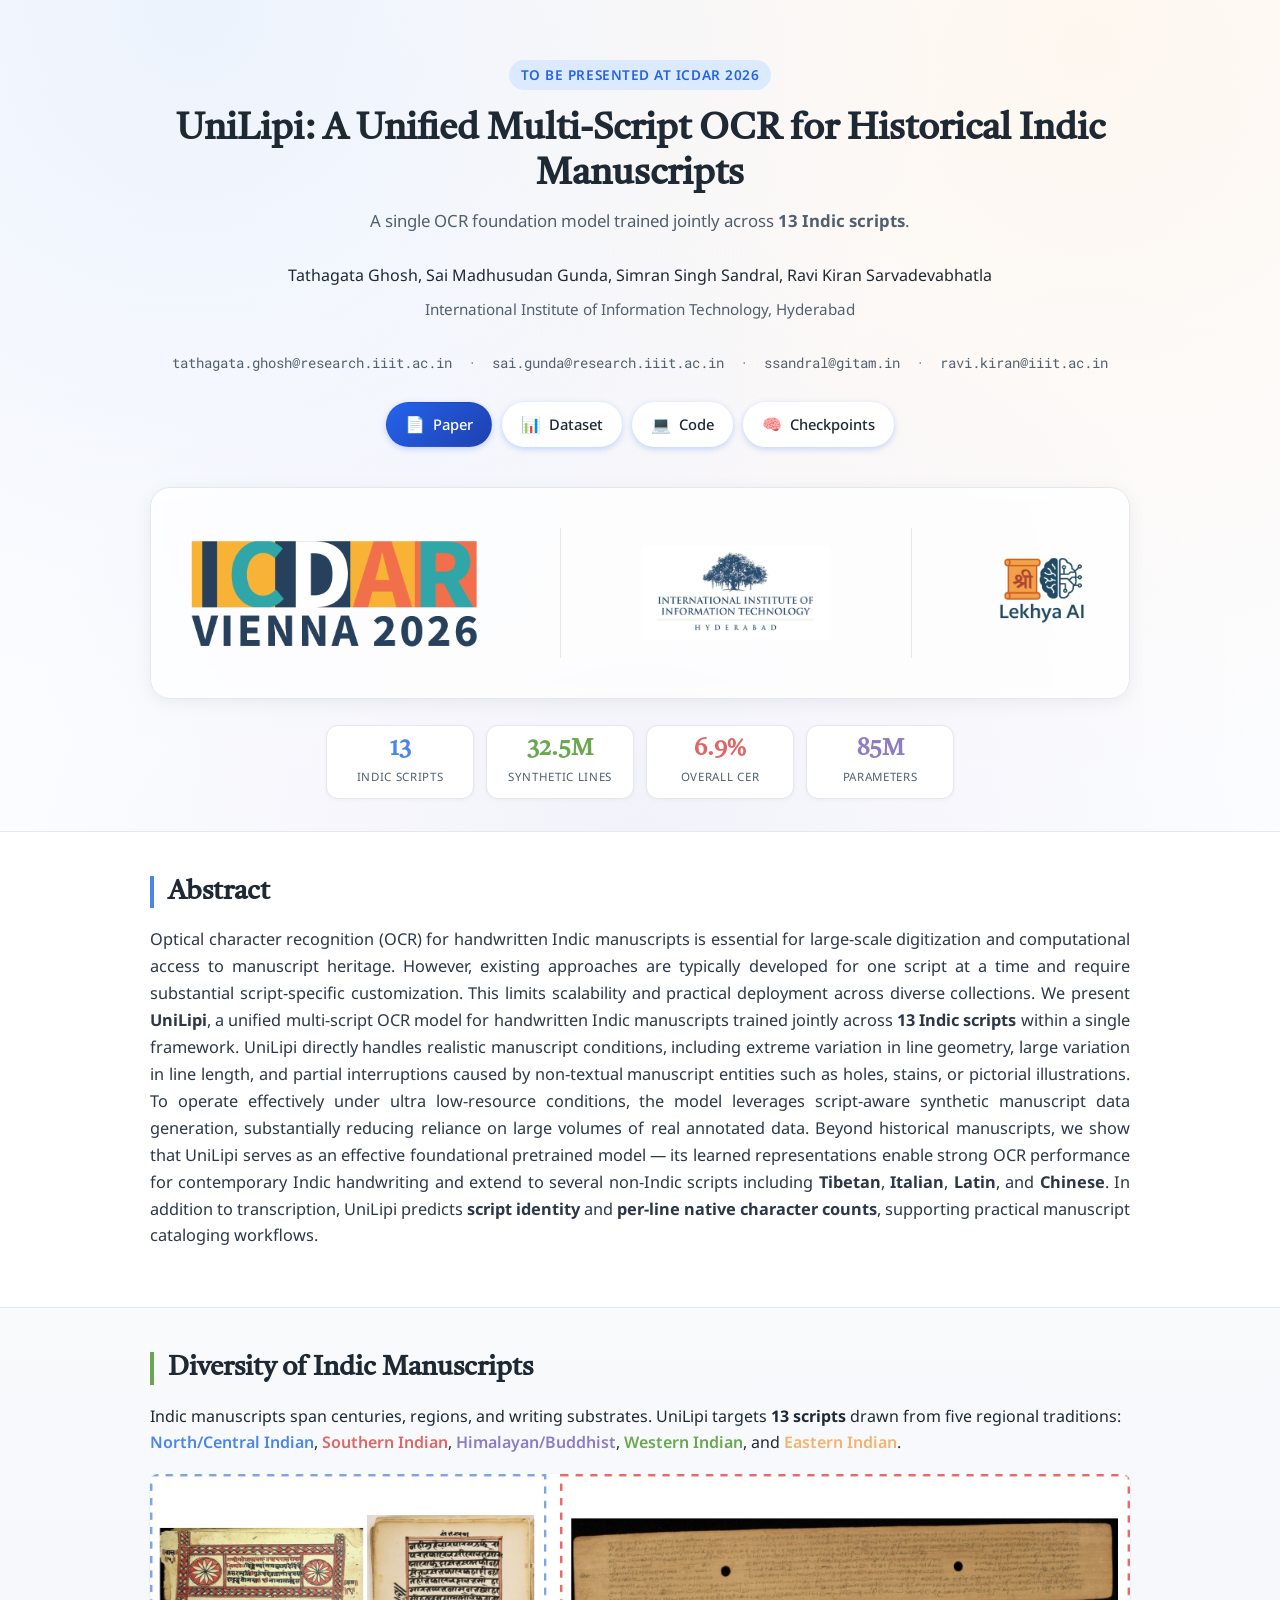
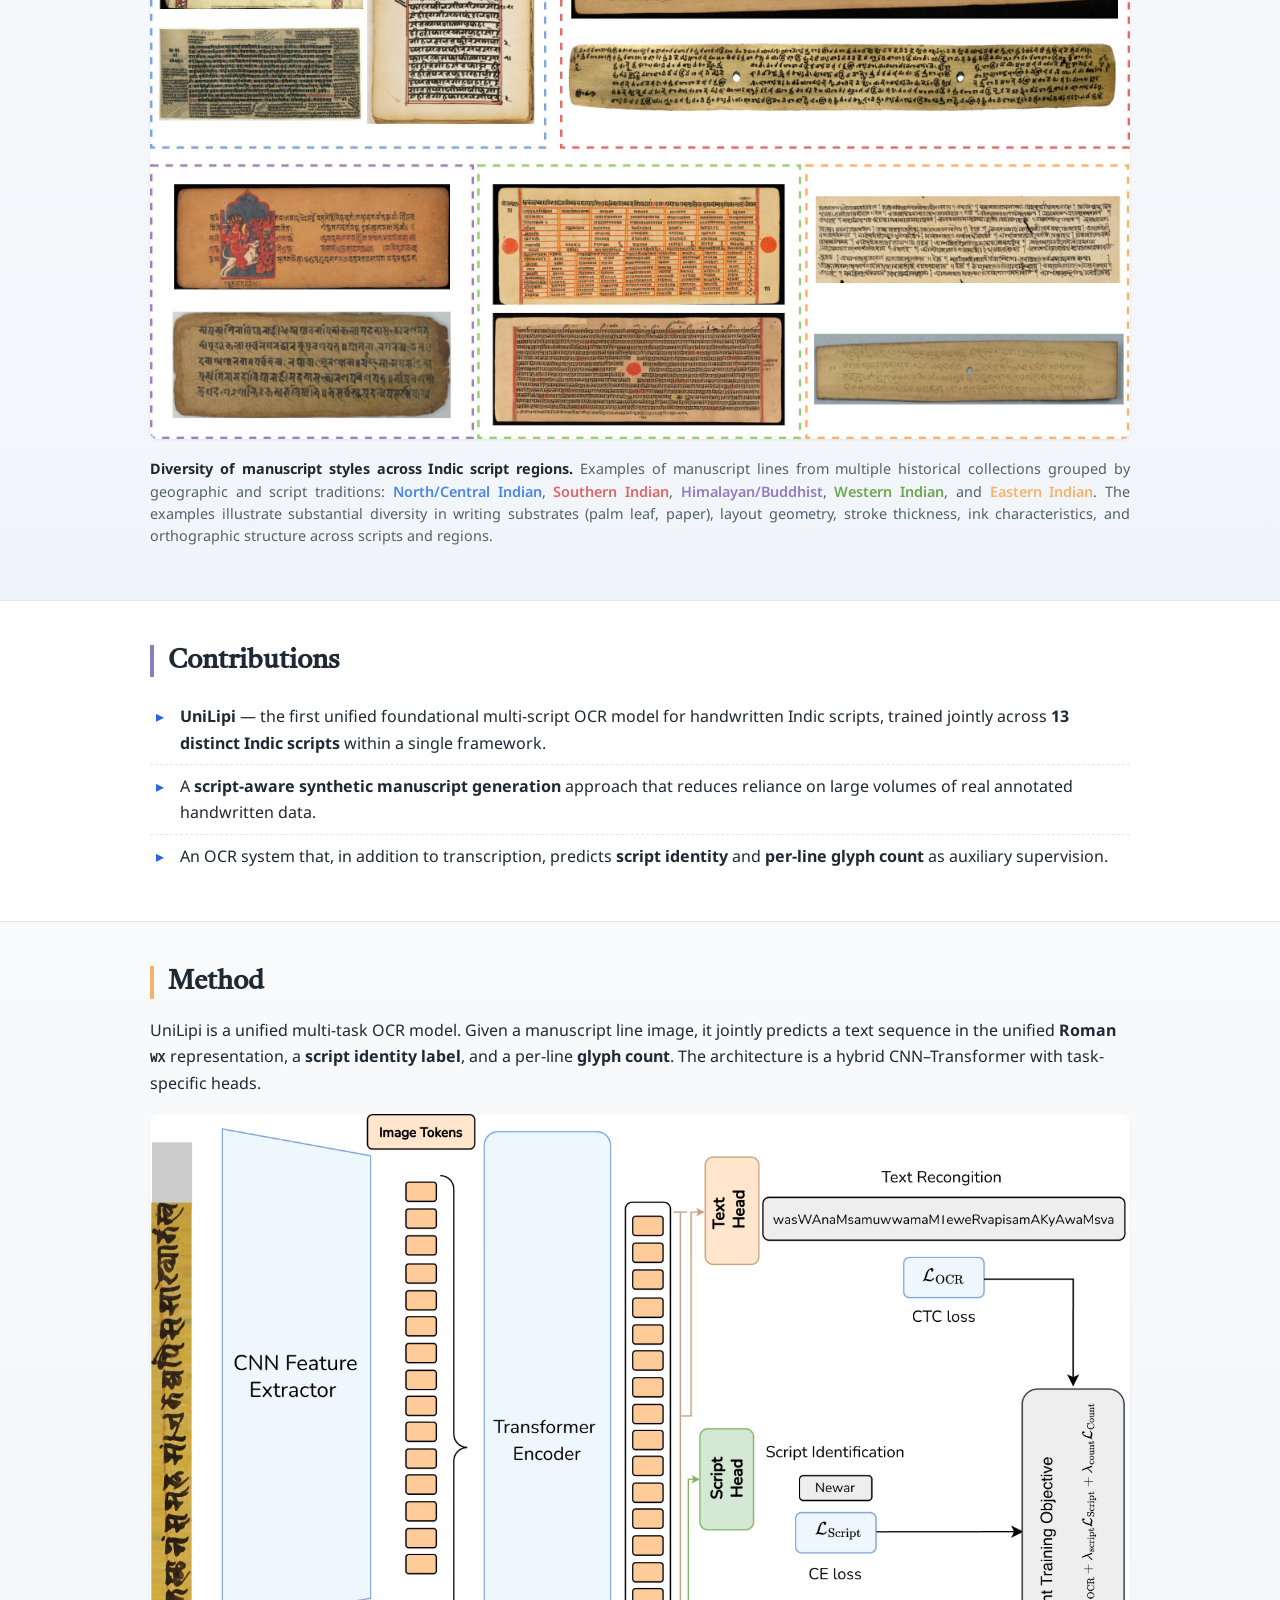
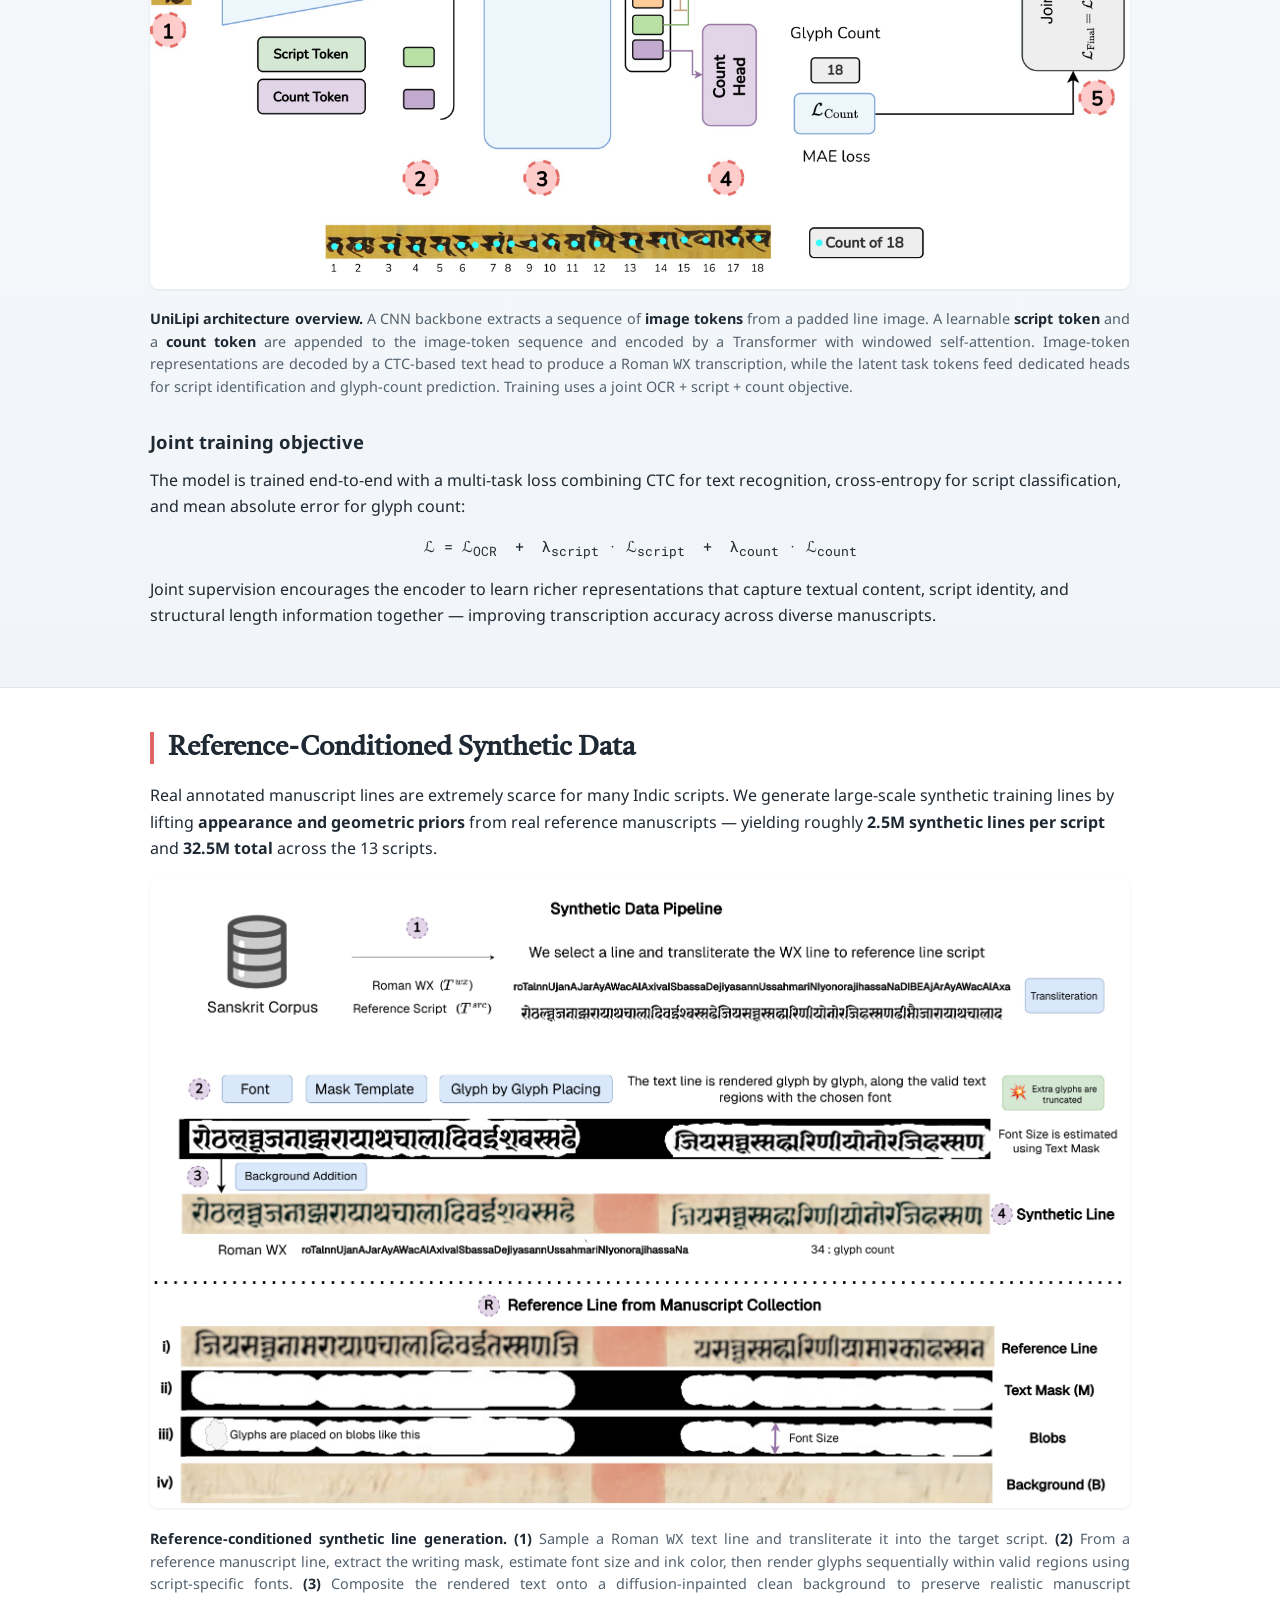
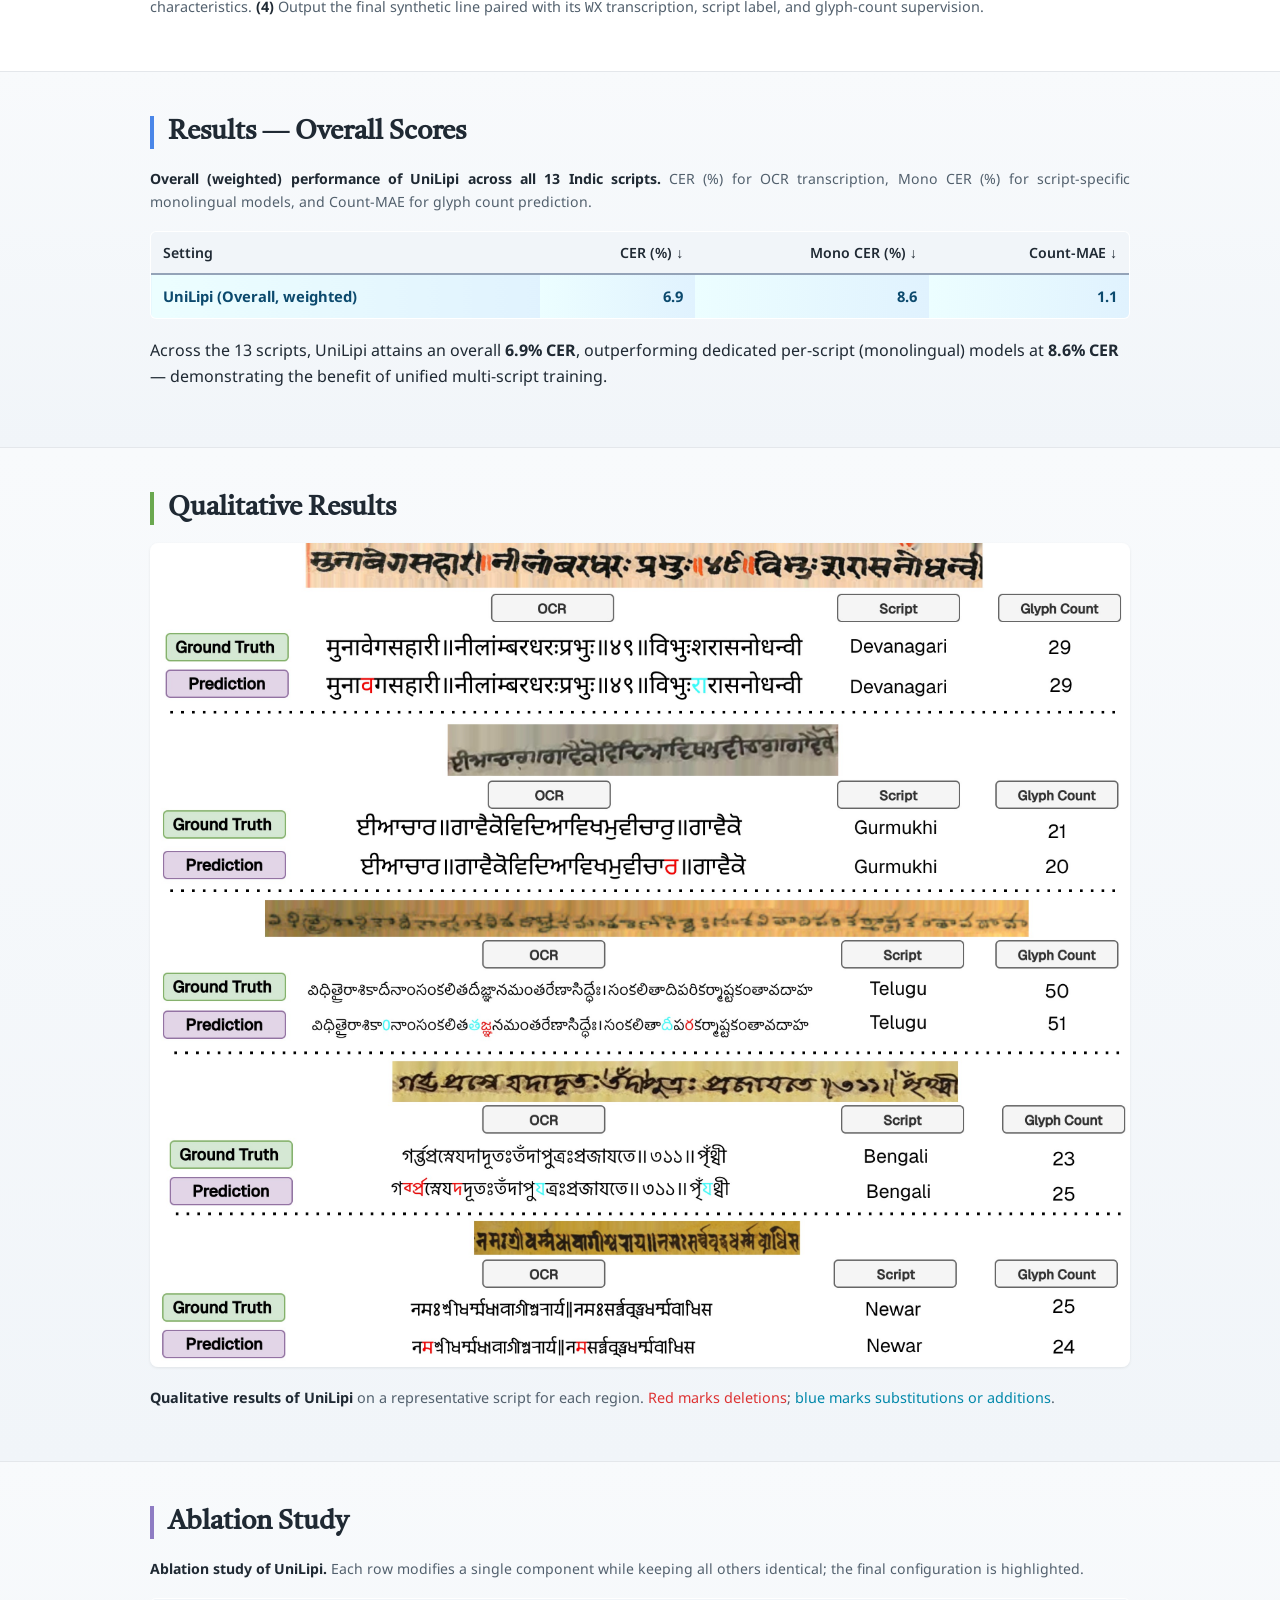
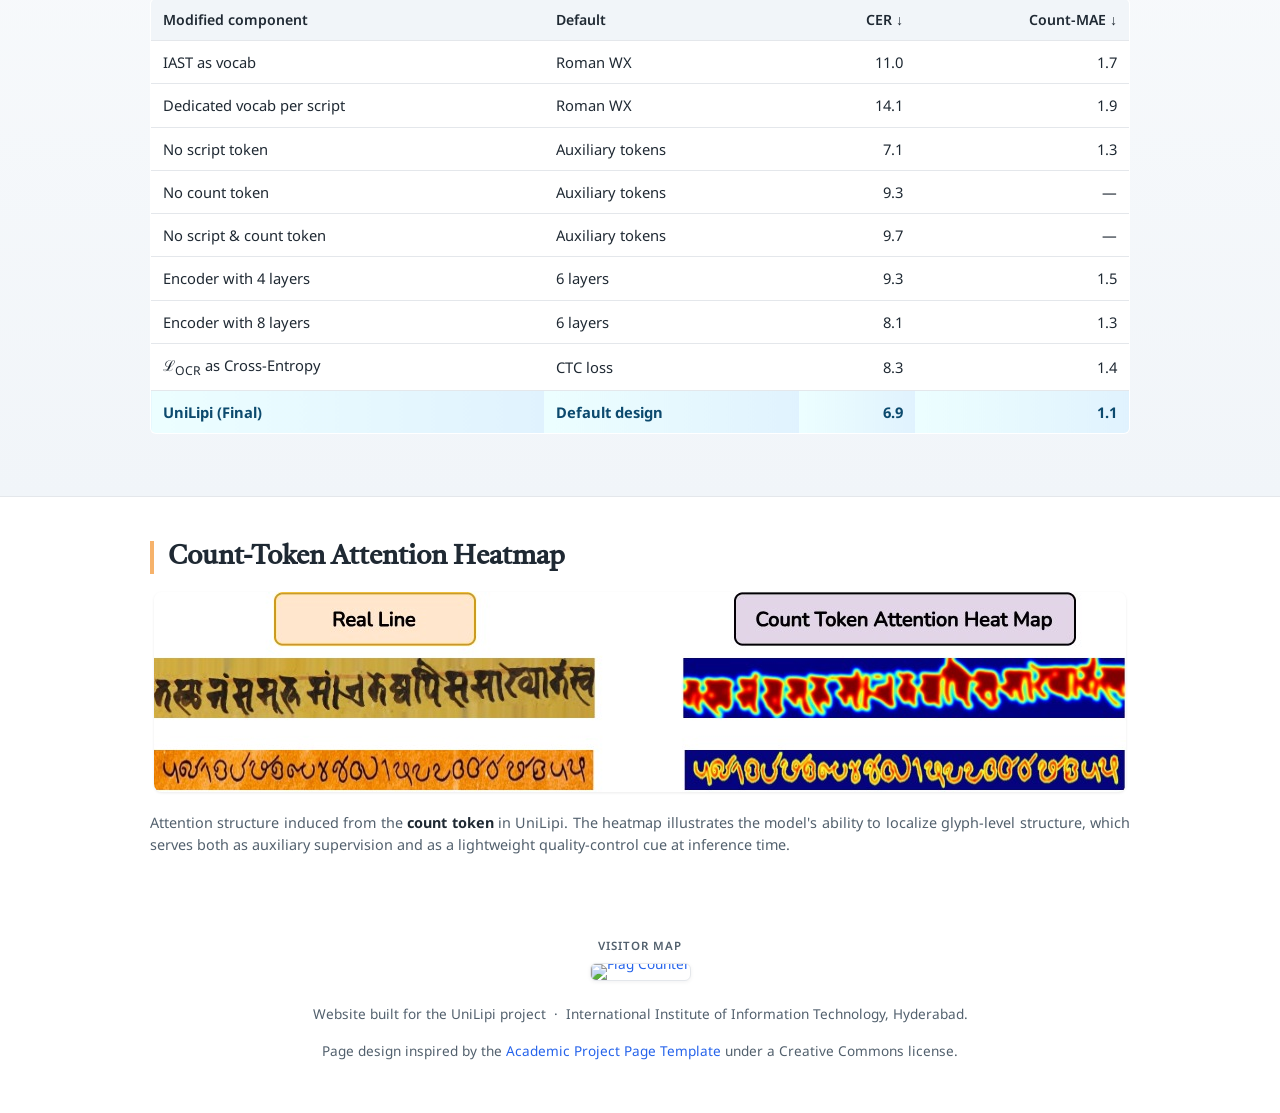
==== commit bc001703: "create academic webpage" ====
--- a/index.html
+++ b/index.html
@@ -17,7 +17,7 @@
   <!-- ===================== HERO ===================== -->
   <header class="hero">
     <div class="container">
-      <span class="venue-tag">Submitted to ICDAR 2026</span>
+      <span class="venue-tag">To be presented at ICDAR 2026</span>
 
       <h1 class="title">UniLipi: A Unified Multi-Script OCR for Historical Indic Manuscripts</h1>
       <p class="subtitle">A single OCR foundation model trained jointly across <b>13 Indic scripts</b>.</p>
